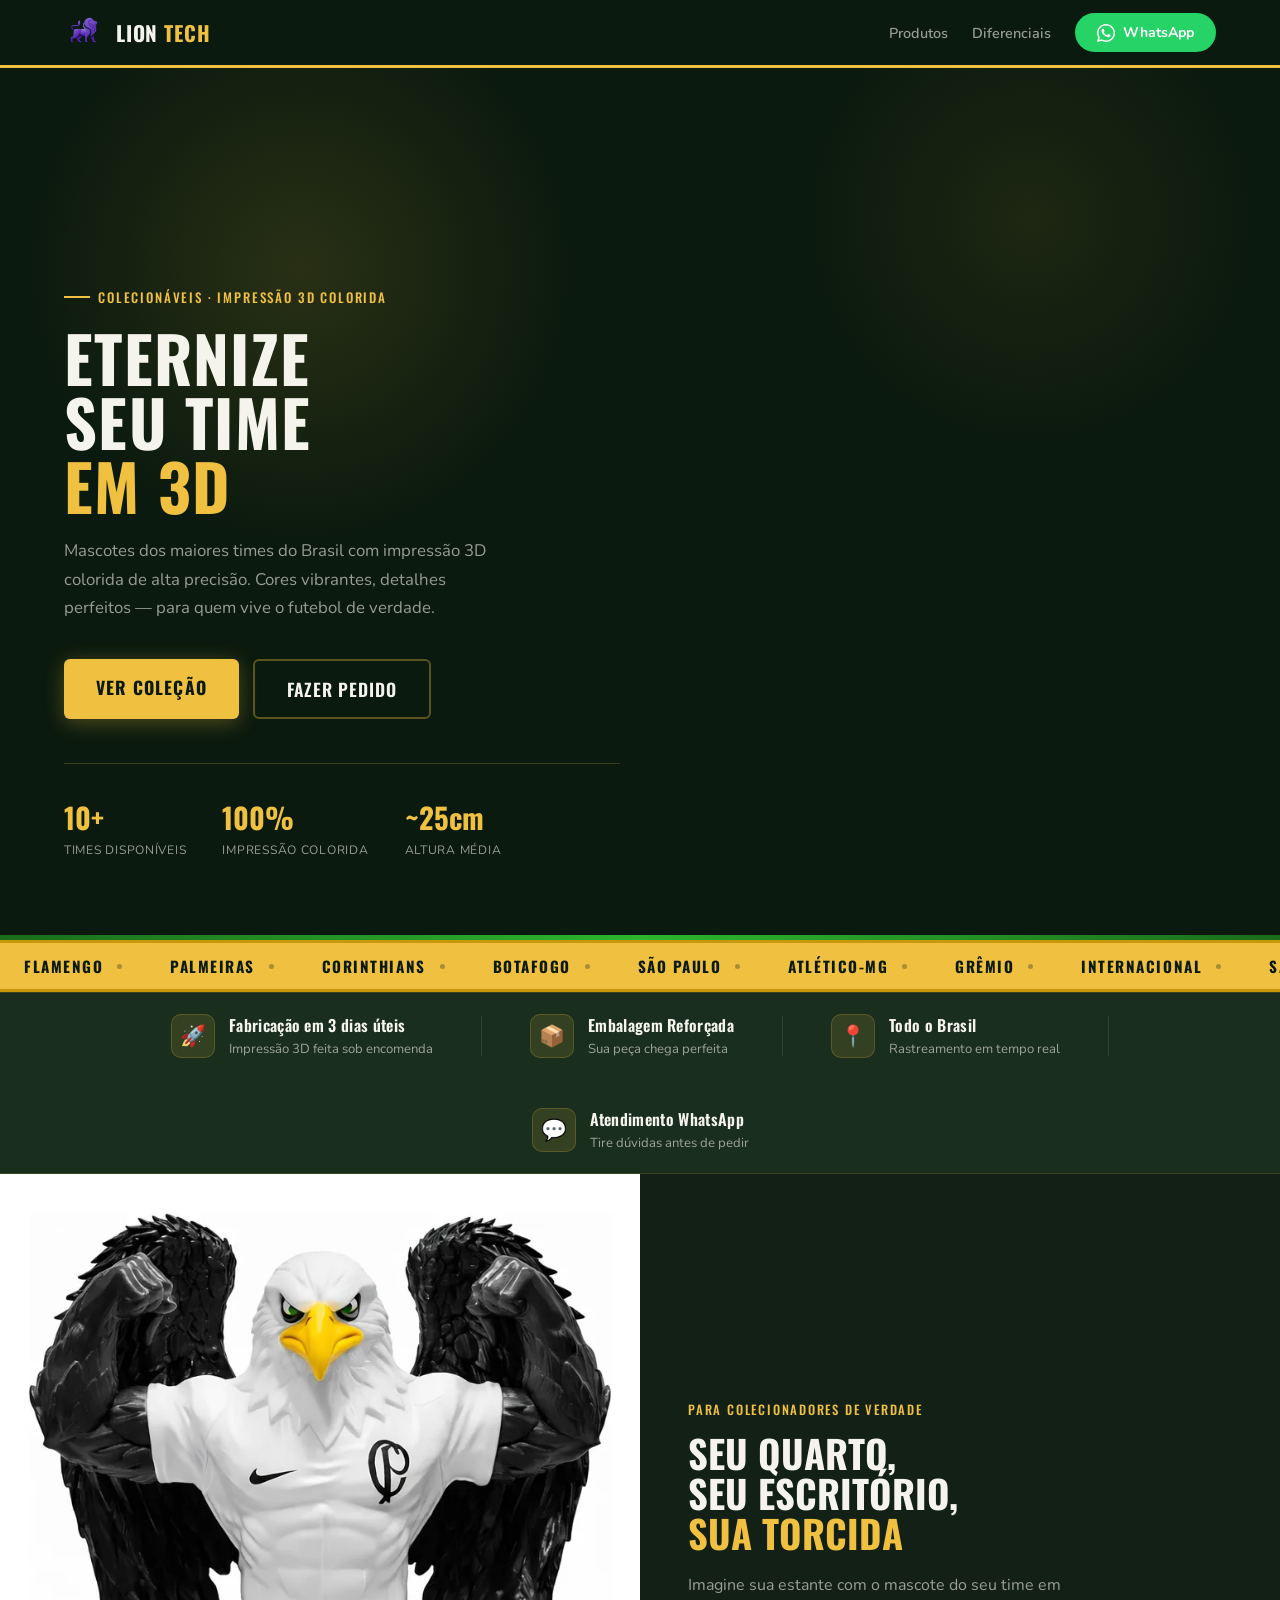
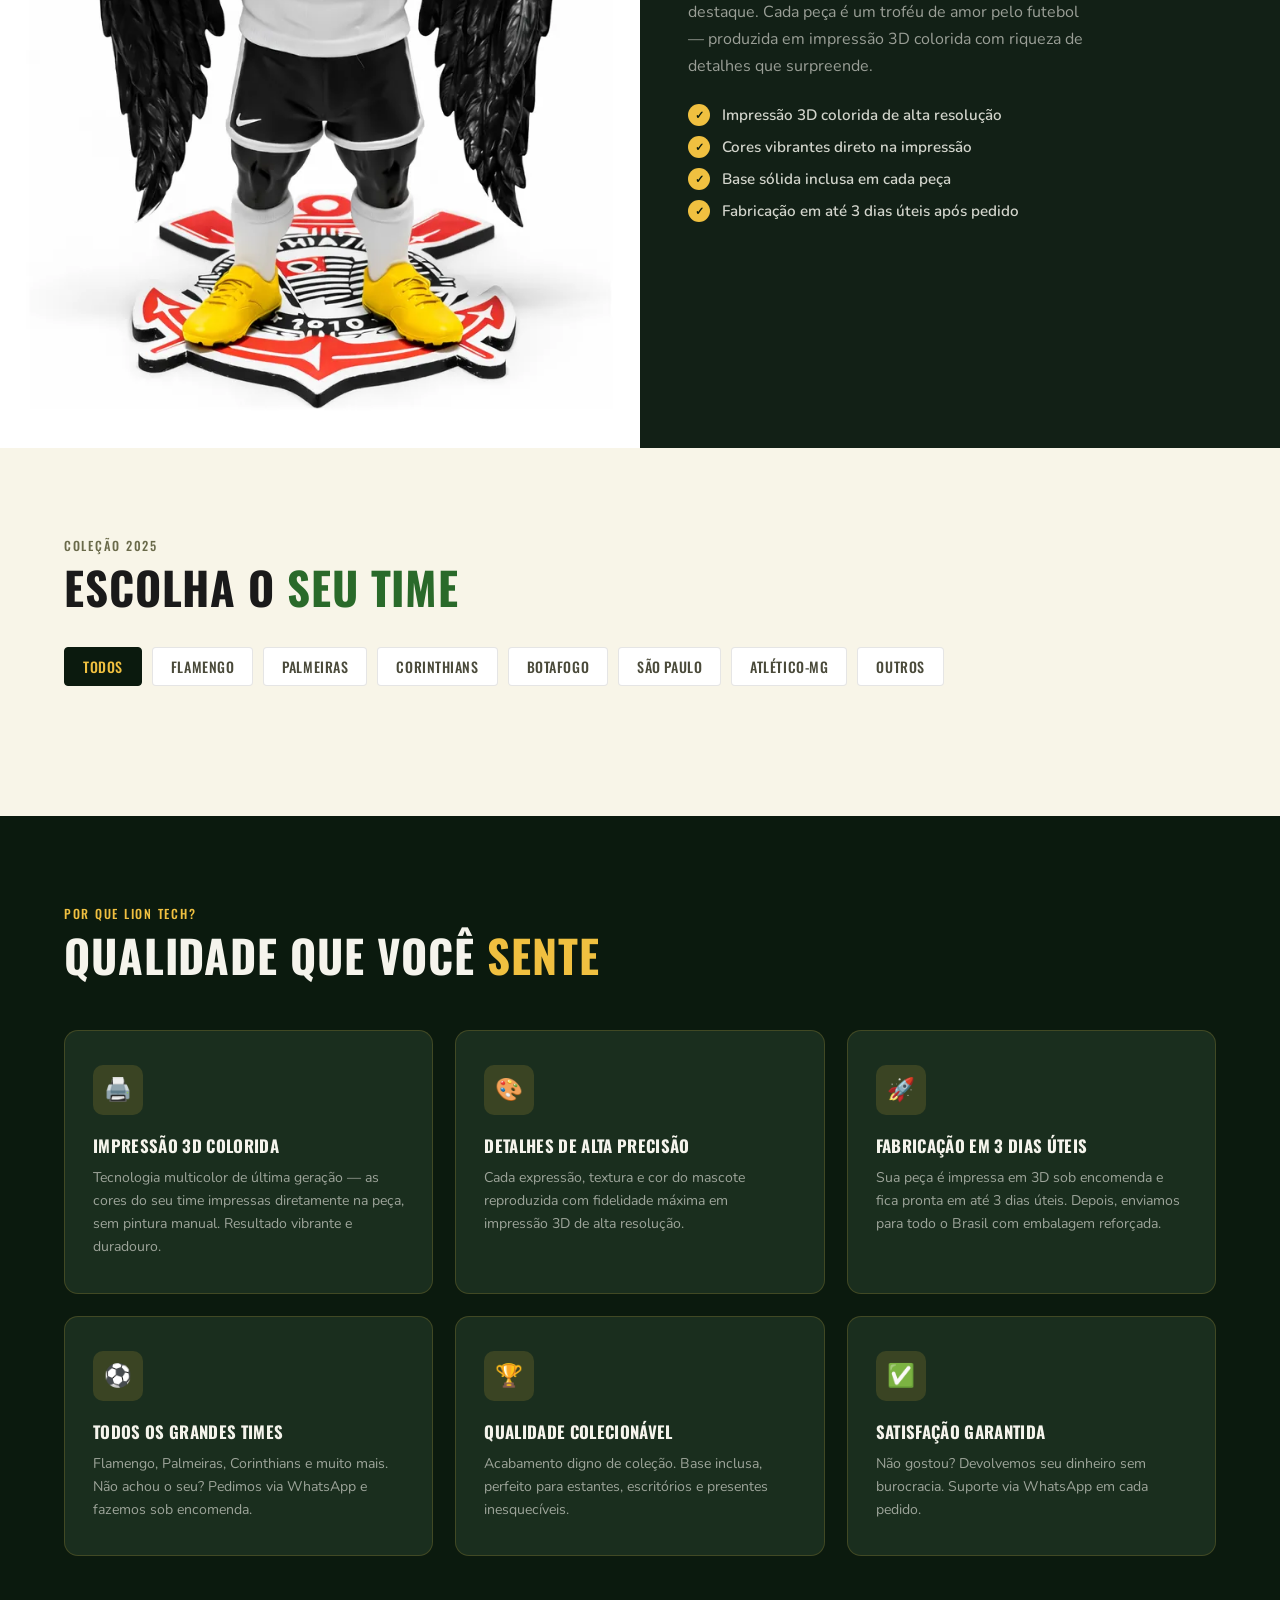
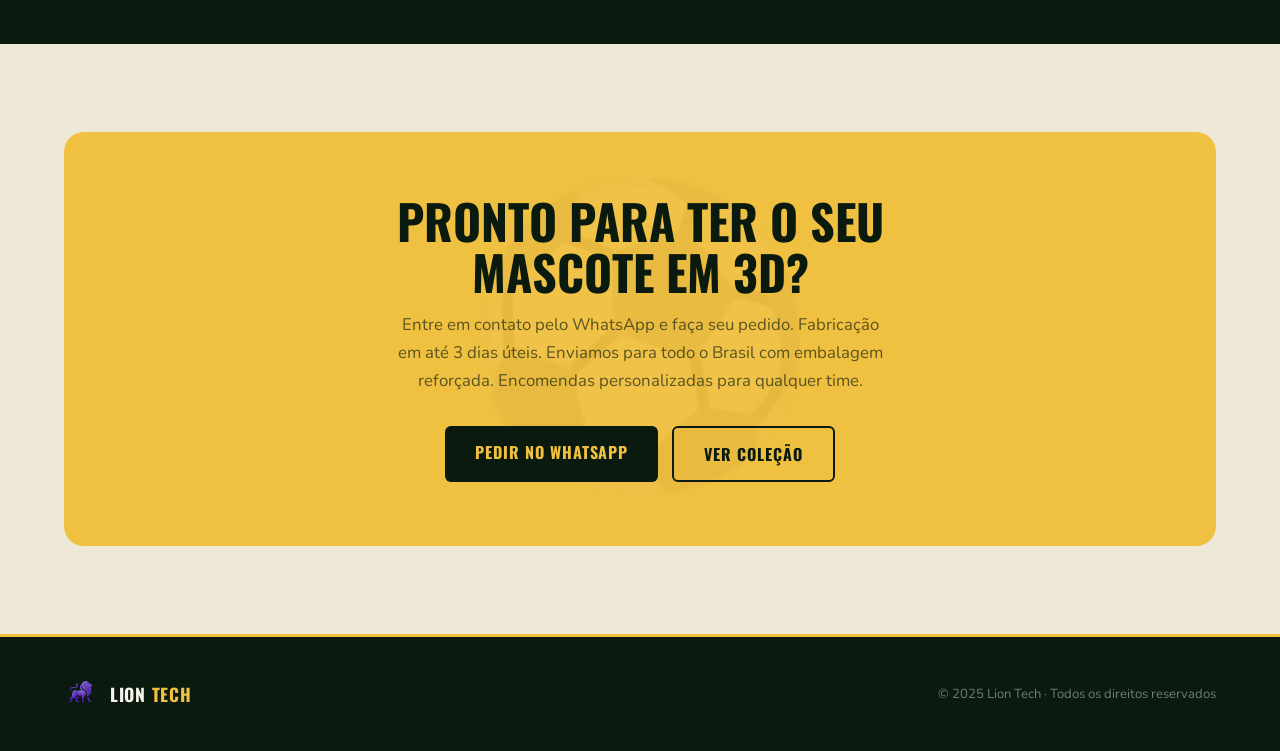
==== index.html @ ad847a73 "fix: rename main file to index.html for vercel routing" ====
<!DOCTYPE html>
<html lang="pt-BR">
<head>
<meta charset="UTF-8">
<meta name="viewport" content="width=device-width,initial-scale=1">
<title>Lion Tech — Mascotes 3D dos Times</title>
<link rel="stylesheet" href="style3.css">
<style>
.hv{align-items:flex-start!important}
.hv video{mix-blend-mode:screen!important;filter:brightness(1.15) contrast(1.1)!important;height:88vh!important;object-fit:contain!important;object-position:center top!important;max-width:580px!important;width:100%!important;display:block!important}
/* Lightbox */
#lightbox { position: fixed; inset: 0; background: rgba(0,0,0,0.9); z-index: 9999; display: none; align-items: center; justify-content: center; flex-direction: column; }
#lightbox.active { display: flex; }
.lb-close { position: absolute; top: 20px; right: 30px; color: white; font-size: 30px; cursor: pointer; z-index: 10000; }
.lb-content { position: relative; max-width: 90%; max-height: 70vh; display: flex; align-items: center; justify-content: center; }
.lb-content img { max-width: 100%; max-height: 70vh; object-fit: contain; border-radius: 8px; }
.lb-prev, .lb-next { position: absolute; top: 50%; transform: translateY(-50%); color: white; font-size: 40px; cursor: pointer; user-select: none; padding: 10px; background: rgba(0,0,0,0.3); border-radius: 50%; width: 50px; height: 50px; display: flex; align-items: center; justify-content: center; }
.lb-prev { left: -60px; } .lb-next { right: -60px; }
@media (max-width: 768px) { .lb-prev { left: 10px; } .lb-next { right: 10px; } }
.lb-thumbs { display: flex; gap: 10px; margin-top: 20px; overflow-x: auto; max-width: 90%; padding-bottom: 10px; }
.lb-thumb { width: 60px; height: 60px; object-fit: cover; border-radius: 6px; cursor: pointer; opacity: 0.5; transition: opacity 0.2s; }
.lb-thumb.active, .lb-thumb:hover { opacity: 1; border: 2px solid #fff; }
.cimg { cursor: pointer; position: relative; }
.cimg::after { content: '🔍 Ampliar'; position: absolute; bottom: 10px; right: 10px; background: rgba(0,0,0,0.6); color: white; font-size: 11px; padding: 4px 8px; border-radius: 4px; opacity: 0; transition: opacity 0.2s; pointer-events: none; }
.cimg:hover::after { opacity: 1; }
</style>
</head>
<body>
<nav>
  <div class="nl"><img src="uploads/Logo lion tech.png" alt="Lion Tech"><span>Lion <b>Tech</b></span></div>
  <div class="nr">
    <a class="nla" href="#produtos">Produtos</a>
    <a class="nla" href="#diferenciais">Diferenciais</a>
    <a class="bw" href="https://wa.me/5564999555364" target="_blank">
      <svg viewBox="0 0 24 24"><path d="M17.472 14.382c-.297-.149-1.758-.867-2.03-.967-.273-.099-.471-.148-.67.15-.197.297-.767.966-.94 1.164-.173.199-.347.223-.644.075-.297-.15-1.255-.463-2.39-1.475-.883-.788-1.48-1.761-1.653-2.059-.173-.297-.018-.458.13-.606.134-.133.298-.347.446-.52.149-.174.198-.298.298-.497.099-.198.05-.371-.025-.52-.075-.149-.669-1.612-.916-2.207-.242-.579-.487-.5-.669-.51-.173-.008-.371-.01-.57-.01-.198 0-.52.074-.792.372-.272.297-1.04 1.016-1.04 2.479 0 1.462 1.065 2.875 1.213 3.074.149.198 2.096 3.2 5.077 4.487.709.306 1.262.489 1.694.625.712.227 1.36.195 1.871.118.571-.085 1.758-.719 2.006-1.413.248-.694.248-1.289.173-1.413-.074-.124-.272-.198-.57-.347z"/><path d="M12 0C5.373 0 0 5.373 0 12c0 2.138.563 4.144 1.541 5.886L0 24l6.304-1.518A11.954 11.954 0 0012 24c6.627 0 12-5.373 12-12S18.627 0 12 0zm0 22c-1.846 0-3.576-.5-5.065-1.374l-.363-.215-3.742.9.941-3.635-.236-.376A9.966 9.966 0 012 12C2 6.477 6.477 2 12 2s10 4.477 10 10-4.477 10-10 10z"/></svg>
      WhatsApp
    </a>
  </div>
</nav>

<div class="hero" id="hero">
  <div class="hg"></div>
  <div class="grass-lines" id="gl"></div>
  <div class="hero-particles" id="hp"></div>
  <div class="ht">
    <div class="he">Colecionáveis · Impressão 3D Colorida</div>
    <h1>Eternize<br>seu time<br><em>em 3D</em></h1>
    <p class="hs">Mascotes dos maiores times do Brasil com impressão 3D colorida de alta precisão. Cores vibrantes, detalhes perfeitos — para quem vive o futebol de verdade.</p>
    <div class="ha">
      <a href="#produtos" class="bp">Ver Coleção</a>
      <a href="https://wa.me/5564999555364" target="_blank" class="bg">Fazer Pedido</a>
    </div>
    <div class="hst">
      <div class="stat"><strong>10+</strong><span>Times Disponíveis</span></div>
      <div class="stat"><strong>100%</strong><span>Impressão Colorida</span></div>
      <div class="stat"><strong>~25cm</strong><span>Altura Média</span></div>
    </div>
  </div>
  <div class="hv">
    <video src="uploads/02.mp4" autoplay muted loop playsinline></video>
  </div>
</div>

<div class="mqw"><div class="mqt" id="mq"></div></div>

<div class="delivery-strip">
  <div class="del-item"><div class="del-icon">🚀</div><div class="del-text"><strong>Fabricação em 3 dias úteis</strong><span>Impressão 3D feita sob encomenda</span></div></div>
  <div class="del-sep"></div>
  <div class="del-item"><div class="del-icon">📦</div><div class="del-text"><strong>Embalagem Reforçada</strong><span>Sua peça chega perfeita</span></div></div>
  <div class="del-sep"></div>
  <div class="del-item"><div class="del-icon">📍</div><div class="del-text"><strong>Todo o Brasil</strong><span>Rastreamento em tempo real</span></div></div>
  <div class="del-sep"></div>
  <div class="del-item"><div class="del-icon">💬</div><div class="del-text"><strong>Atendimento WhatsApp</strong><span>Tire dúvidas antes de pedir</span></div></div>
</div>

<div class="ls">
  <div class="lsi"><img src="uploads/D_NQ_NP_2X_863415-MLB110629463697_042026-F.webp" alt="Mascotes na estante"></div>
  <div class="lst">
    <div class="ll">Para Colecionadores de Verdade</div>
    <h2 class="lth2">Seu quarto,<br>seu escritório,<br><em>sua torcida</em></h2>
    <p class="lp">Imagine sua estante com o mascote do seu time em destaque. Cada peça é um troféu de amor pelo futebol — produzida em impressão 3D colorida com riqueza de detalhes que surpreende.</p>
    <ul class="lul">
      <li>Impressão 3D colorida de alta resolução</li>
      <li>Cores vibrantes direto na impressão</li>
      <li>Base sólida inclusa em cada peça</li>
      <li>Fabricação em até 3 dias úteis após pedido</li>
    </ul>
  </div>
</div>
<section class="sec seccr" id="produtos">
  <div class="sl">Coleção 2025</div>
  <div class="st">Escolha o <em>Seu Time</em></div>
  <div class="fb">
    <button class="fbtn on" data-f="all">Todos</button>
    <button class="fbtn" data-f="flamengo">Flamengo</button>
    <button class="fbtn" data-f="palmeiras">Palmeiras</button>
    <button class="fbtn" data-f="corinthians">Corinthians</button>
    <button class="fbtn" data-f="botafogo">Botafogo</button>
    <button class="fbtn" data-f="spfc">São Paulo</button>
    <button class="fbtn" data-f="atletico">Atlético-MG</button>
    <button class="fbtn" data-f="outros">Outros</button>
  </div>
  <div class="grid" id="pg"></div></div>
</section>

<section class="sec secdk" id="diferenciais">
  <div class="sl sl-lt">Por que Lion Tech?</div>
  <div class="st st-lt">Qualidade que você <em>sente</em></div>
  <div class="fg">
    <div class="feat"><div class="fi">🖨️</div><div class="ftt">Impressão 3D Colorida</div><div class="fd">Tecnologia multicolor de última geração — as cores do seu time impressas diretamente na peça, sem pintura manual. Resultado vibrante e duradouro.</div></div>
    <div class="feat"><div class="fi">🎨</div><div class="ftt">Detalhes de Alta Precisão</div><div class="fd">Cada expressão, textura e cor do mascote reproduzida com fidelidade máxima em impressão 3D de alta resolução.</div></div>
    <div class="feat"><div class="fi">🚀</div><div class="ftt">Fabricação em 3 Dias Úteis</div><div class="fd">Sua peça é impressa em 3D sob encomenda e fica pronta em até 3 dias úteis. Depois, enviamos para todo o Brasil com embalagem reforçada.</div></div>
    <div class="feat"><div class="fi">⚽</div><div class="ftt">Todos os Grandes Times</div><div class="fd">Flamengo, Palmeiras, Corinthians e muito mais. Não achou o seu? Pedimos via WhatsApp e fazemos sob encomenda.</div></div>
    <div class="feat"><div class="fi">🏆</div><div class="ftt">Qualidade Colecionável</div><div class="fd">Acabamento digno de coleção. Base inclusa, perfeito para estantes, escritórios e presentes inesquecíveis.</div></div>
    <div class="feat"><div class="fi">✅</div><div class="ftt">Satisfação Garantida</div><div class="fd">Não gostou? Devolvemos seu dinheiro sem burocracia. Suporte via WhatsApp em cada pedido.</div></div>
  </div>
</section>

<section class="sec seccr2" id="contato">
  <div class="ctaw">
    <div class="ctat">Pronto para ter o seu<br>mascote em 3D?</div>
    <p class="ctas">Entre em contato pelo WhatsApp e faça seu pedido. Fabricação em até 3 dias úteis. Enviamos para todo o Brasil com embalagem reforçada. Encomendas personalizadas para qualquer time.</p>
    <div class="ctab">
      <a class="bd2" href="https://wa.me/5564999555364" target="_blank">Pedir no WhatsApp</a>
      <a class="bo2" href="#produtos">Ver Coleção</a>
    </div>
  </div>
</section>

<footer>
  <div class="fl"><img src="uploads/Logo lion tech.png" alt="Lion Tech"><span class="flb">Lion <b>Tech</b></span></div>
  <span class="fc">© 2025 Lion Tech · Todos os direitos reservados</span>
</footer>

<!-- Lightbox HTML -->
<div id="lightbox">
  <div class="lb-close" onclick="closeLightbox()">✕</div>
  <div class="lb-content">
    <div class="lb-prev" onclick="changeLbImage(-1)" id="lb-prev" style="display:none;">❮</div>
    <img id="lb-img" src="">
    <div class="lb-next" onclick="changeLbImage(1)" id="lb-next" style="display:none;">❯</div>
  </div>
  <div class="lb-thumbs" id="lb-thumbs"></div>
</div>

<!-- Firebase SDK -->
<script src="https://www.gstatic.com/firebasejs/9.22.2/firebase-app-compat.js"></script>
<script src="https://www.gstatic.com/firebasejs/9.22.2/firebase-firestore-compat.js"></script>
<script src="https://www.gstatic.com/firebasejs/9.22.2/firebase-storage-compat.js"></script>
<script src="js/firebase-config.js"></script>

<script>
// ── PRODUCT DATA ──
const TEAM_LABELS = {flamengo:'Flamengo',palmeiras:'Palmeiras',corinthians:'Corinthians',botafogo:'Botafogo',spfc:'São Paulo',atletico:'Atlético-MG',outros:'Outros'};

let allProducts = [];

// Load products from Firestore
function loadProducts() {
  db.collection('products').orderBy('timestamp', 'desc').onSnapshot(snapshot => {
    allProducts = [];
    snapshot.forEach(doc => {
      allProducts.push({ id: doc.id, ...doc.data() });
    });
    // Restore current filter or default to 'all'
    const activeBtn = document.querySelector('.fbtn.on');
    const filter = activeBtn ? activeBtn.dataset.f : 'all';
    renderProducts(filter);
  }, err => {
    console.error("Erro ao carregar produtos:", err);
  });
}

function renderProducts(filter){
  var grid = document.getElementById('pg');
  if(!grid) return;
  var html = '';
  if(allProducts.length === 0) {
    grid.innerHTML = '<p style="grid-column: 1/-1; text-align:center; color:#fff;">Nenhum produto cadastrado na nuvem ainda.</p>';
    return;
  }
  allProducts.forEach(function(p, index){
    var hidden = (filter && filter!=='all' && p.team!==filter)?'hidden':'';
    var mainImg = (p.images && p.images.length > 0) ? p.images[0] : 'uploads/LOGO CHAVEIRO.png';
    html += '<div class="card '+hidden+'" data-team="'+p.team+'">' +
      '<div class="cimg" onclick="openLightbox('+index+')"><img src="'+mainImg+'" alt="'+p.name+'"></div>' +
      '<div class="cb"><div class="ctm">'+(TEAM_LABELS[p.team]||p.team)+'</div>' +
      '<div class="cn">'+p.name+'</div>' +
      '<div class="ci">'+p.info+'</div></div>' +
      '<div class="cf"><div class="cp"><small>a partir de</small>'+p.price+'</div>' +
      '<a class="cbtn" href="https://wa.me/5564999555364" target="_blank">Comprar</a></div></div>';
  });
  grid.innerHTML = html;
}

// Lightbox Logic
let currentLbImages = [];
let currentLbIndex = 0;

function openLightbox(productIndex) {
  const p = allProducts[productIndex];
  if(!p || !p.images || p.images.length === 0) return;
  
  currentLbImages = p.images;
  currentLbIndex = 0;
  
  document.getElementById('lightbox').classList.add('active');
  updateLightbox();
}

function closeLightbox() {
  document.getElementById('lightbox').classList.remove('active');
}

function changeLbImage(dir) {
  currentLbIndex += dir;
  if(currentLbIndex < 0) currentLbIndex = currentLbImages.length - 1;
  if(currentLbIndex >= currentLbImages.length) currentLbIndex = 0;
  updateLightbox();
}

function setLbImage(index) {
  currentLbIndex = index;
  updateLightbox();
}

function updateLightbox() {
  const imgEl = document.getElementById('lb-img');
  const prevBtn = document.getElementById('lb-prev');
  const nextBtn = document.getElementById('lb-next');
  const thumbsContainer = document.getElementById('lb-thumbs');
  
  imgEl.src = currentLbImages[currentLbIndex];
  
  if(currentLbImages.length > 1) {
    prevBtn.style.display = 'flex';
    nextBtn.style.display = 'flex';
    
    // Thumbs
    let thumbsHtml = '';
    currentLbImages.forEach((url, i) => {
      thumbsHtml += '<img src="'+url+'" class="lb-thumb '+(i===currentLbIndex?'active':'')+'" onclick="setLbImage('+i+')">';
    });
    thumbsContainer.innerHTML = thumbsHtml;
  } else {
    prevBtn.style.display = 'none';
    nextBtn.style.display = 'none';
    thumbsContainer.innerHTML = '';
  }
}

// Admin redirect
if(window.location.hash === '#admin') { window.location.href = 'admin.html'; }

// Init load
loadProducts();
</script>
<script>

// Marquee
(function(){
  var t=["Flamengo","Palmeiras","Corinthians","Botafogo","São Paulo","Atlético-MG","Grêmio","Internacional","Santos","Cruzeiro","Vasco","Fluminense"];
  var h=''; for(var i=0;i<4;i++) t.forEach(function(n){h+='<div class="mqi">'+n+'<span class="mqd"></span></div>';});
  document.getElementById('mq').innerHTML=h;
})();

// Filter
document.querySelectorAll('.fbtn').forEach(function(b){
  b.addEventListener('click',function(){
    var f=this.dataset.f;
    document.querySelectorAll('.fbtn').forEach(function(x){x.classList.remove('on');});
    this.classList.add('on');
    renderProducts(f);
  });
});

// Animated grass lines
(function(){
  var gl=document.getElementById('gl'); if(!gl) return;
  var html='';
  for(var i=0;i<22;i++){
    var x=(i*4.5+Math.random()*3).toFixed(1);
    var h=(50+Math.random()*120).toFixed(0);
    var d=(Math.random()*4).toFixed(1);
    var dur=(2+Math.random()*3).toFixed(1);
    html+='<div class="grass-line" style="left:'+x+'%;--ht:'+h+'px;--gd:'+d+'s;--gh:'+dur+'s"></div>';
  }
  gl.innerHTML=html;
})();

// Floating soccer balls
(function(){
  var hp=document.getElementById('hp'); if(!hp) return;
  var svg='<svg viewBox="0 0 32 32" fill="none" xmlns="http://www.w3.org/2000/svg"><circle cx="16" cy="16" r="14" stroke="currentColor" stroke-width="1.5" fill="none"/><polygon points="16,4 20,11 12,11" stroke="currentColor" stroke-width="1" fill="none"/><polygon points="4,20 8,13 8,21" stroke="currentColor" stroke-width="1" fill="none"/><polygon points="28,20 24,13 24,21" stroke="currentColor" stroke-width="1" fill="none"/><polygon points="16,28 20,21 12,21" stroke="currentColor" stroke-width="1" fill="none"/></svg>';
  var html='';
  var xs=[5,14,23,32,42,51,60,69,78,87,95];
  var delays=[0,1.8,3.2,0.6,2.4,4.1,1.2,3.7,0.9,2.1,4.8];
  var durs=[8,10,7.5,9,8.5,7,10,8,9.5,7.5,9];
  var sizes=[10,14,10,12,14,10,12,10,14,12,10];
  for(var i=0;i<xs.length;i++){
    html+='<div class="particle" style="left:'+xs[i]+'%;--dur:'+durs[i]+'s;--delay:'+delays[i]+'s;--sz:'+sizes[i]+'px;">'+svg+'</div>';
  }
  hp.innerHTML=html;
})();
</script>
</body>
</html>
---- style3.css ----
@import url('https://fonts.googleapis.com/css2?family=Oswald:wght@400;600;700&family=Nunito:wght@400;500;600&display=swap');
*,*::before,*::after{box-sizing:border-box;margin:0;padding:0}
:root{--gd:#0b1a0e;--gm:#122016;--gc:#1a2e1e;--gold:#F0C040;--gol:#FFD966;--cr:#F8F5E8;--cr2:#EDE9D6;--td:#1a1a1a;--tm:#4a4a3a;--tl:#F5F4EC;--tdim:rgba(245,244,236,.6);--bd:rgba(240,192,64,.18);--bl:rgba(0,0,0,.1);--r:14px}
html{scroll-behavior:smooth}
body{background:var(--cr);color:var(--td);font-family:'Nunito',sans-serif;-webkit-font-smoothing:antialiased;overflow-x:hidden}
a{text-decoration:none;color:inherit}
img{display:block;max-width:100%}
nav{position:sticky;top:0;z-index:100;display:flex;align-items:center;justify-content:space-between;padding:0 5%;height:68px;background:var(--gd);border-bottom:3px solid var(--gold)}
.nl{display:flex;align-items:center;gap:12px}
.nl img{height:40px}
.nl span{font-family:'Oswald',sans-serif;font-weight:700;font-size:1.3rem;letter-spacing:.04em;text-transform:uppercase;color:var(--tl)}
.nl span b{color:var(--gold)}
.nr{display:flex;align-items:center;gap:24px}
.nla{color:rgba(245,244,236,.6);font-size:.9rem;font-weight:600;transition:color .2s}
.nla:hover{color:var(--gold)}
.bw{display:flex;align-items:center;gap:8px;background:#25D366;color:#fff;border-radius:50px;padding:10px 22px;font-weight:700;font-size:.88rem;transition:background .2s}
.bw:hover{background:#1db859}
.bw svg{width:18px;height:18px;fill:#fff;flex-shrink:0}
.hero{background:var(--gd);position:relative;overflow:hidden;padding:80px 5% 0;display:grid;grid-template-columns:1fr 1fr;align-items:flex-end;gap:40px;min-height:88vh}
.hero::before{content:'';position:absolute;top:-100px;left:0;width:600px;height:600px;background:radial-gradient(circle,rgba(240,192,64,.13) 0%,transparent 65%);pointer-events:none}
.hero::after{content:'';position:absolute;top:-100px;right:0;width:500px;height:500px;background:radial-gradient(circle,rgba(240,192,64,.08) 0%,transparent 65%);pointer-events:none}
.hg{position:absolute;bottom:0;left:0;right:0;height:5px;background:linear-gradient(90deg,#1a6e1a,#2db52e 50%,#1a6e1a)}
.ht{position:relative;z-index:2;padding-bottom:80px}
.he{display:inline-flex;align-items:center;gap:8px;font-family:'Oswald',sans-serif;font-size:.82rem;font-weight:500;letter-spacing:.14em;text-transform:uppercase;color:var(--gold);margin-bottom:18px}
.he::before{content:'';display:block;width:26px;height:2px;background:var(--gold)}
h1{font-family:'Oswald',sans-serif;font-size:clamp(2.6rem,5vw,4.2rem);font-weight:700;line-height:1.0;text-transform:uppercase;color:var(--tl);letter-spacing:.02em}
h1 em{font-style:normal;color:var(--gold);display:block}
.hs{margin-top:20px;font-size:1.05rem;color:var(--tdim);max-width:440px;line-height:1.7}
.ha{display:flex;gap:14px;margin-top:36px;flex-wrap:wrap}
.bp{background:var(--gold);color:#0b1a0e;border-radius:6px;padding:15px 32px;font-family:'Oswald',sans-serif;font-weight:700;font-size:1.1rem;text-transform:uppercase;letter-spacing:.06em;transition:background .2s,transform .15s;box-shadow:0 4px 20px rgba(240,192,64,.3);display:inline-block}
.bp:hover{background:var(--gol);transform:translateY(-2px)}
.bg{border:2px solid rgba(240,192,64,.35);color:var(--tl);border-radius:6px;padding:15px 32px;font-family:'Oswald',sans-serif;font-weight:600;font-size:1.1rem;text-transform:uppercase;letter-spacing:.06em;transition:border-color .2s,color .2s;display:inline-block}
.bg:hover{border-color:var(--gold);color:var(--gold)}
.hst{display:flex;gap:36px;margin-top:44px;padding-top:32px;border-top:1px solid rgba(240,192,64,.2)}
.hst strong{font-family:'Oswald',sans-serif;font-size:1.8rem;font-weight:700;color:var(--gold);display:block}
.hst span{font-size:.76rem;color:var(--tdim);text-transform:uppercase;letter-spacing:.06em}
.hv{position:relative;z-index:2;display:flex;justify-content:center;align-items:flex-start;overflow:hidden}
.hv img{width:100%;max-width:520px;height:520px;object-fit:cover;object-position:center top;border-radius:var(--r) var(--r) 0 0;box-shadow:-20px 0 60px rgba(0,0,0,.4)}
.hv video{width:100%;max-width:580px;height:88vh;object-fit:contain;object-position:center top;display:block;mix-blend-mode:screen;filter:brightness(1.15) contrast(1.1)}
.mqw{background:var(--gold);overflow:hidden;padding:12px 0;border-top:3px solid #c8980a;border-bottom:3px solid #c8980a}
.mqt{display:flex;animation:mq 22s linear infinite;width:max-content}
.mqi{padding:0 24px;font-family:'Oswald',sans-serif;font-size:.95rem;font-weight:700;letter-spacing:.1em;text-transform:uppercase;color:#0b1a0e;display:flex;align-items:center;gap:14px;flex-shrink:0}
.mqd{width:5px;height:5px;border-radius:50%;background:#0b1a0e;opacity:.3}
@keyframes mq{from{transform:translateX(0)}to{transform:translateX(-50%)}}
.ls{display:grid;grid-template-columns:1fr 1fr;background:var(--gm)}
.lsi{overflow:hidden;min-height:460px}
.lsi img{width:100%;height:100%;object-fit:cover;transition:transform .5s}
.lsi:hover img{transform:scale(1.04)}
.lst{padding:60px 48px;display:flex;flex-direction:column;justify-content:center}
.ll{font-family:'Oswald',sans-serif;font-size:.8rem;font-weight:500;letter-spacing:.14em;text-transform:uppercase;color:var(--gold);margin-bottom:14px}
.lth2{font-family:'Oswald',sans-serif;font-size:clamp(1.8rem,3vw,2.6rem);font-weight:700;text-transform:uppercase;line-height:1.05;color:var(--tl);margin-bottom:18px}
.lth2 em{font-style:normal;color:var(--gold)}
.lp{font-size:1rem;color:var(--tdim);line-height:1.7;max-width:400px;margin-bottom:24px}
.lul{list-style:none;display:flex;flex-direction:column;gap:10px}
.lul li{display:flex;align-items:center;gap:12px;color:rgba(245,244,236,.85);font-size:.95rem;font-weight:600}
.lul li::before{content:'✓';width:22px;height:22px;background:var(--gold);border-radius:50%;display:flex;align-items:center;justify-content:center;font-size:.7rem;color:#0b1a0e;font-weight:900;flex-shrink:0}
.sec{padding:88px 5%}
.seccr{background:var(--cr)}
.seccr2{background:var(--cr2)}
.secdk{background:var(--gd)}
.sl{font-family:'Oswald',sans-serif;font-size:.78rem;font-weight:500;letter-spacing:.14em;text-transform:uppercase;color:#6a6a4a;margin-bottom:8px}
.sl-lt{color:var(--gold)!important}
.st{font-family:'Oswald',sans-serif;font-size:clamp(1.8rem,3.5vw,2.8rem);font-weight:700;text-transform:uppercase;line-height:1.1;letter-spacing:.02em;margin-bottom:0}
.st em{font-style:normal;color:#2a6a2a}
.st-lt{color:var(--tl)}
.st-lt em{color:var(--gold)!important}
.fb{display:flex;gap:10px;flex-wrap:wrap;margin:34px 0 42px}
.fbtn{background:white;border:1.5px solid var(--bl);border-radius:4px;padding:8px 18px;font-family:'Oswald',sans-serif;font-size:.88rem;font-weight:500;letter-spacing:.04em;text-transform:uppercase;color:var(--tm);cursor:pointer;transition:all .2s}
.fbtn:hover{border-color:#2a6a2a;color:#2a6a2a}
.fbtn.on{background:var(--gd);border-color:var(--gd);color:var(--gold)}
.grid{display:grid;grid-template-columns:repeat(auto-fill,minmax(270px,1fr));gap:22px}
.card{background:white;border:1px solid var(--bl);border-radius:var(--r);overflow:hidden;transition:transform .25s,box-shadow .25s;display:flex;flex-direction:column;cursor:pointer}
.card:hover{transform:translateY(-5px);box-shadow:0 16px 40px rgba(0,0,0,.12)}
.card.hidden{display:none}
.cimg{height:280px;overflow:hidden;background:#f0ede0;display:flex;align-items:center;justify-content:center}
.cimg img{width:100%;height:100%;object-fit:contain;mix-blend-mode:multiply;transition:transform .35s}
.card:hover .cimg img{transform:scale(1.06)}
.cb{padding:18px 20px 0;flex:1;display:flex;flex-direction:column}
.ctm{font-family:'Oswald',sans-serif;font-size:.72rem;font-weight:500;letter-spacing:.1em;text-transform:uppercase;color:#888;margin-bottom:4px}
.cn{font-family:'Oswald',sans-serif;font-size:1.2rem;font-weight:700;text-transform:uppercase;line-height:1.2;letter-spacing:.02em}
.ci{font-size:.8rem;color:var(--tm);margin-top:5px}
.cf{display:flex;align-items:center;justify-content:space-between;margin-top:auto;padding:14px 20px;border-top:1px solid #eee}
.cp{font-family:'Oswald',sans-serif;font-weight:700;font-size:1.4rem;color:var(--gd)}
.cp small{font-family:'Nunito',sans-serif;font-size:.7rem;color:#888;display:block;font-weight:400}
.cbtn{background:var(--gd);color:var(--gold);border:none;border-radius:6px;padding:9px 16px;font-family:'Oswald',sans-serif;font-size:.88rem;font-weight:600;text-transform:uppercase;letter-spacing:.04em;cursor:pointer;transition:all .2s}
.cbtn:hover{background:var(--gold);color:var(--gd)}
.fg{display:grid;grid-template-columns:repeat(3,1fr);gap:22px;margin-top:50px}
.feat{background:var(--gc);border:1px solid var(--bd);border-radius:var(--r);padding:34px 28px;transition:border-color .2s}
.feat:hover{border-color:rgba(240,192,64,.4)}
.fi{width:50px;height:50px;background:rgba(240,192,64,.15);border-radius:10px;display:flex;align-items:center;justify-content:center;font-size:1.4rem;margin-bottom:18px}
.ftt{font-family:'Oswald',sans-serif;font-weight:700;font-size:1.05rem;text-transform:uppercase;color:var(--tl);margin-bottom:8px;letter-spacing:.02em}
.fd{font-size:.88rem;color:var(--tdim);line-height:1.65}
.ctaw{background:var(--gold);border-radius:20px;padding:64px 5%;text-align:center;position:relative;overflow:hidden}
.ctaw::before{content:'⚽';position:absolute;font-size:18rem;opacity:.04;top:50%;left:50%;transform:translate(-50%,-50%);pointer-events:none}
.ctat{font-family:'Oswald',sans-serif;font-size:clamp(2rem,4vw,3rem);font-weight:700;text-transform:uppercase;color:var(--gd);line-height:1.05;position:relative}
.ctas{color:rgba(11,26,14,.65);font-size:1.05rem;margin:14px auto 32px;max-width:500px;line-height:1.65;position:relative}
.ctab{display:flex;gap:14px;justify-content:center;flex-wrap:wrap;position:relative}
.bd2{background:var(--gd);color:var(--gold);border-radius:6px;padding:14px 30px;font-family:'Oswald',sans-serif;font-weight:700;font-size:1rem;text-transform:uppercase;letter-spacing:.06em;transition:background .2s}
.bd2:hover{background:var(--gc)}
.bo2{border:2px solid var(--gd);color:var(--gd);border-radius:6px;padding:14px 30px;font-family:'Oswald',sans-serif;font-weight:700;font-size:1rem;text-transform:uppercase;letter-spacing:.06em;background:transparent;transition:all .2s}
.bo2:hover{background:var(--gd);color:var(--gold)}
footer{background:var(--gd);padding:40px 5%;border-top:3px solid var(--gold);display:flex;align-items:center;justify-content:space-between;flex-wrap:wrap;gap:16px}
.fl{display:flex;align-items:center;gap:12px}
.fl img{height:34px}
.flb{font-family:'Oswald',sans-serif;font-weight:700;font-size:1.1rem;text-transform:uppercase;letter-spacing:.04em;color:var(--tl)}
.flb b{color:var(--gold)}
.fc{font-size:.82rem;color:rgba(245,244,236,.45)}
@media(max-width:860px){
  .nr .nla{display:none}
  .hero{grid-template-columns:1fr;padding:70px 5% 0;text-align:center}
  .he{justify-content:center}
  .ha{justify-content:center}
  .hst{justify-content:center;flex-wrap:wrap}
  .hv{order:-1;margin-bottom:20px}
  .hv img{height:300px;border-radius:var(--r)}
  .ls{grid-template-columns:1fr}
  .lst{padding:40px 5%}
  .sec{padding:64px 5%}
  .fg{grid-template-columns:1fr}
  footer{flex-direction:column;text-align:center}
}
/* ── ANIMATED BG PARTICLES ── */
.hero-particles{position:absolute;inset:0;z-index:1;pointer-events:none;overflow:hidden}
.particle{position:absolute;opacity:0;animation:particle-rise var(--dur,8s) var(--delay,0s) ease-in infinite}
.particle svg{width:var(--sz,14px);height:var(--sz,14px);opacity:.18;fill:var(--gold)}
@keyframes particle-rise{
  0%{transform:translateY(100vh) rotate(0deg);opacity:0}
  10%{opacity:1}
  90%{opacity:.5}
  100%{transform:translateY(-100px) rotate(360deg);opacity:0}
}

/* ── GRASS LINES BG ANIMATION ── */
.grass-lines{position:absolute;bottom:0;left:0;right:0;height:100%;pointer-events:none;z-index:1;overflow:hidden}
.grass-line{position:absolute;bottom:0;width:2px;background:linear-gradient(to top,rgba(45,181,46,.25),transparent);animation:grass-grow var(--gh,3s) var(--gd,0s) ease-in-out infinite alternate}
@keyframes grass-grow{from{height:0}to{height:var(--ht,120px)}}

/* ── DELIVERY STRIP ── */
.delivery-strip{background:var(--gc);border-top:1px solid rgba(240,192,64,.15);border-bottom:1px solid rgba(240,192,64,.15);padding:20px 5%;display:flex;align-items:center;justify-content:center;gap:48px;flex-wrap:wrap}
.del-item{display:flex;align-items:center;gap:14px}
.del-icon{width:44px;height:44px;background:rgba(240,192,64,.12);border:1px solid rgba(240,192,64,.2);border-radius:10px;display:flex;align-items:center;justify-content:center;font-size:1.3rem;flex-shrink:0}
.del-text strong{font-family:'Oswald',sans-serif;font-size:1rem;font-weight:600;color:var(--tl);display:block;letter-spacing:.02em}
.del-text span{font-size:.82rem;color:var(--tdim)}
.del-sep{width:1px;height:40px;background:rgba(255,255,255,.1)}
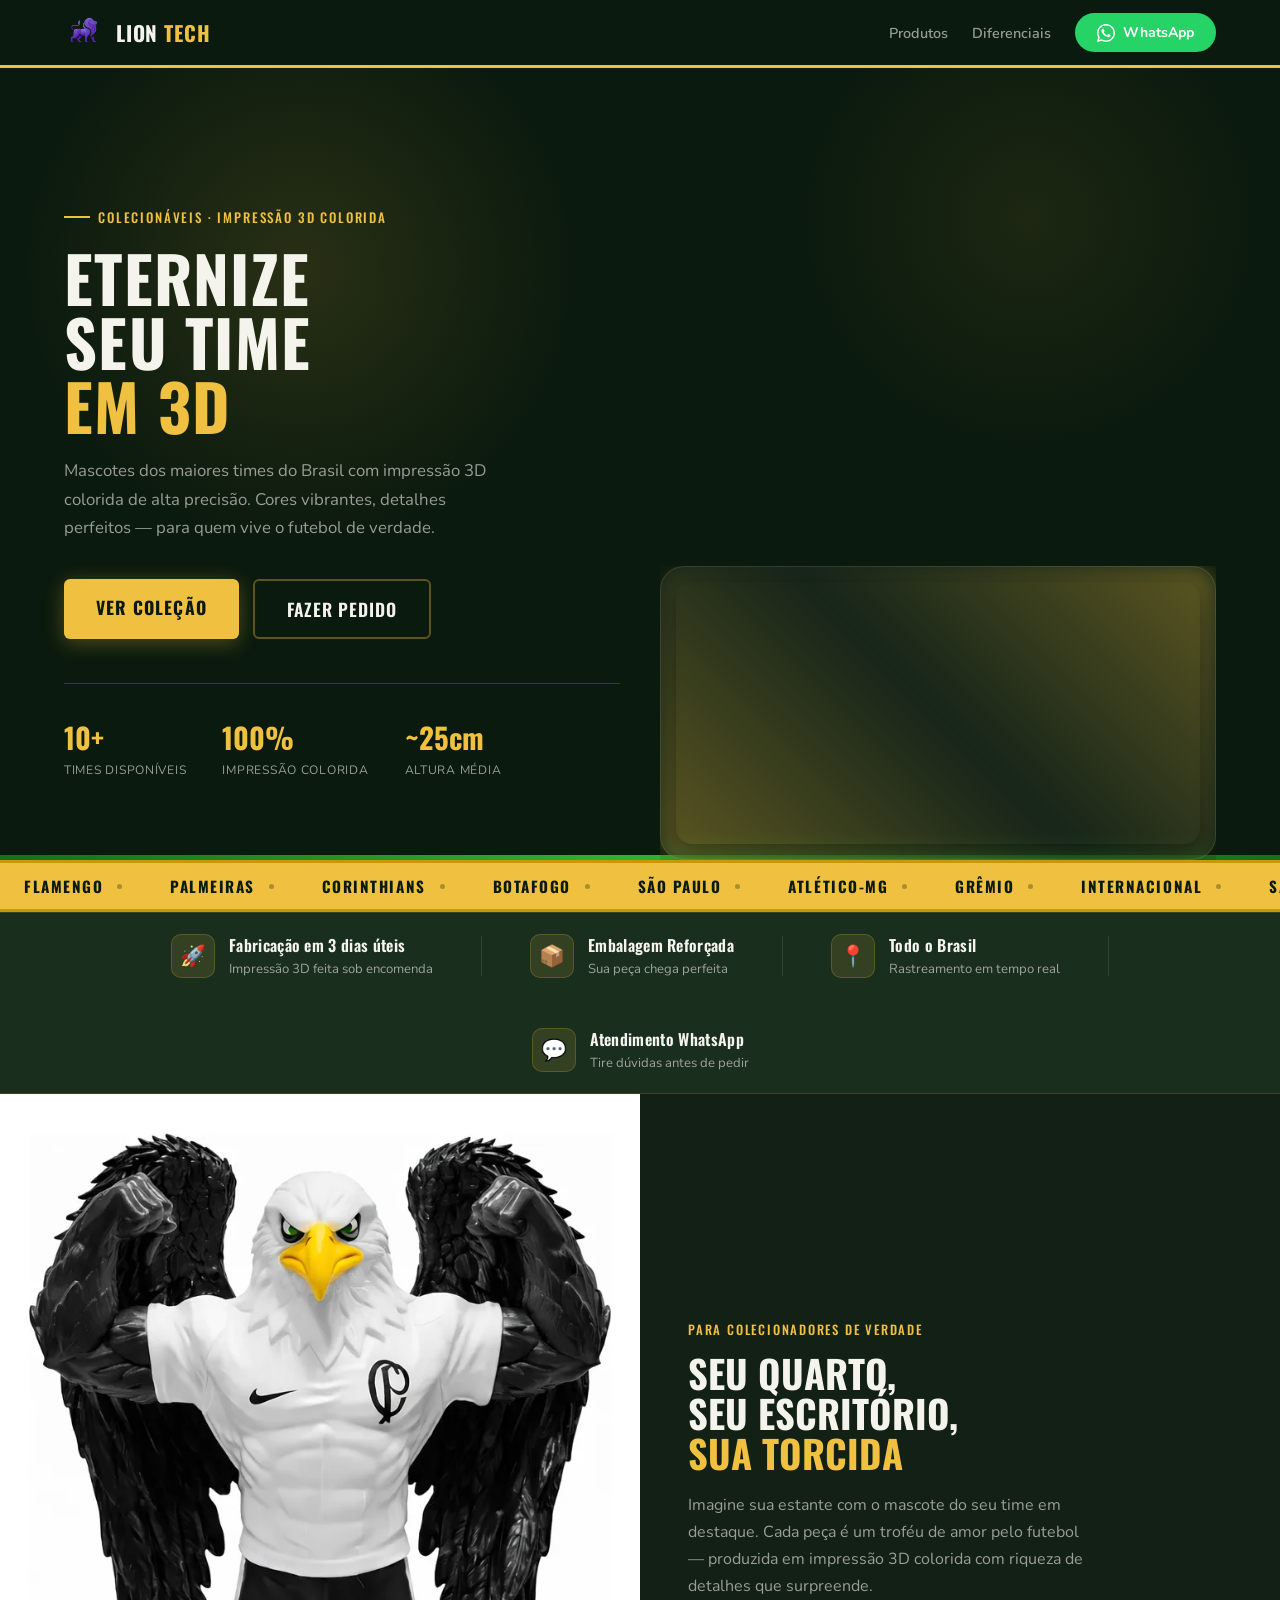
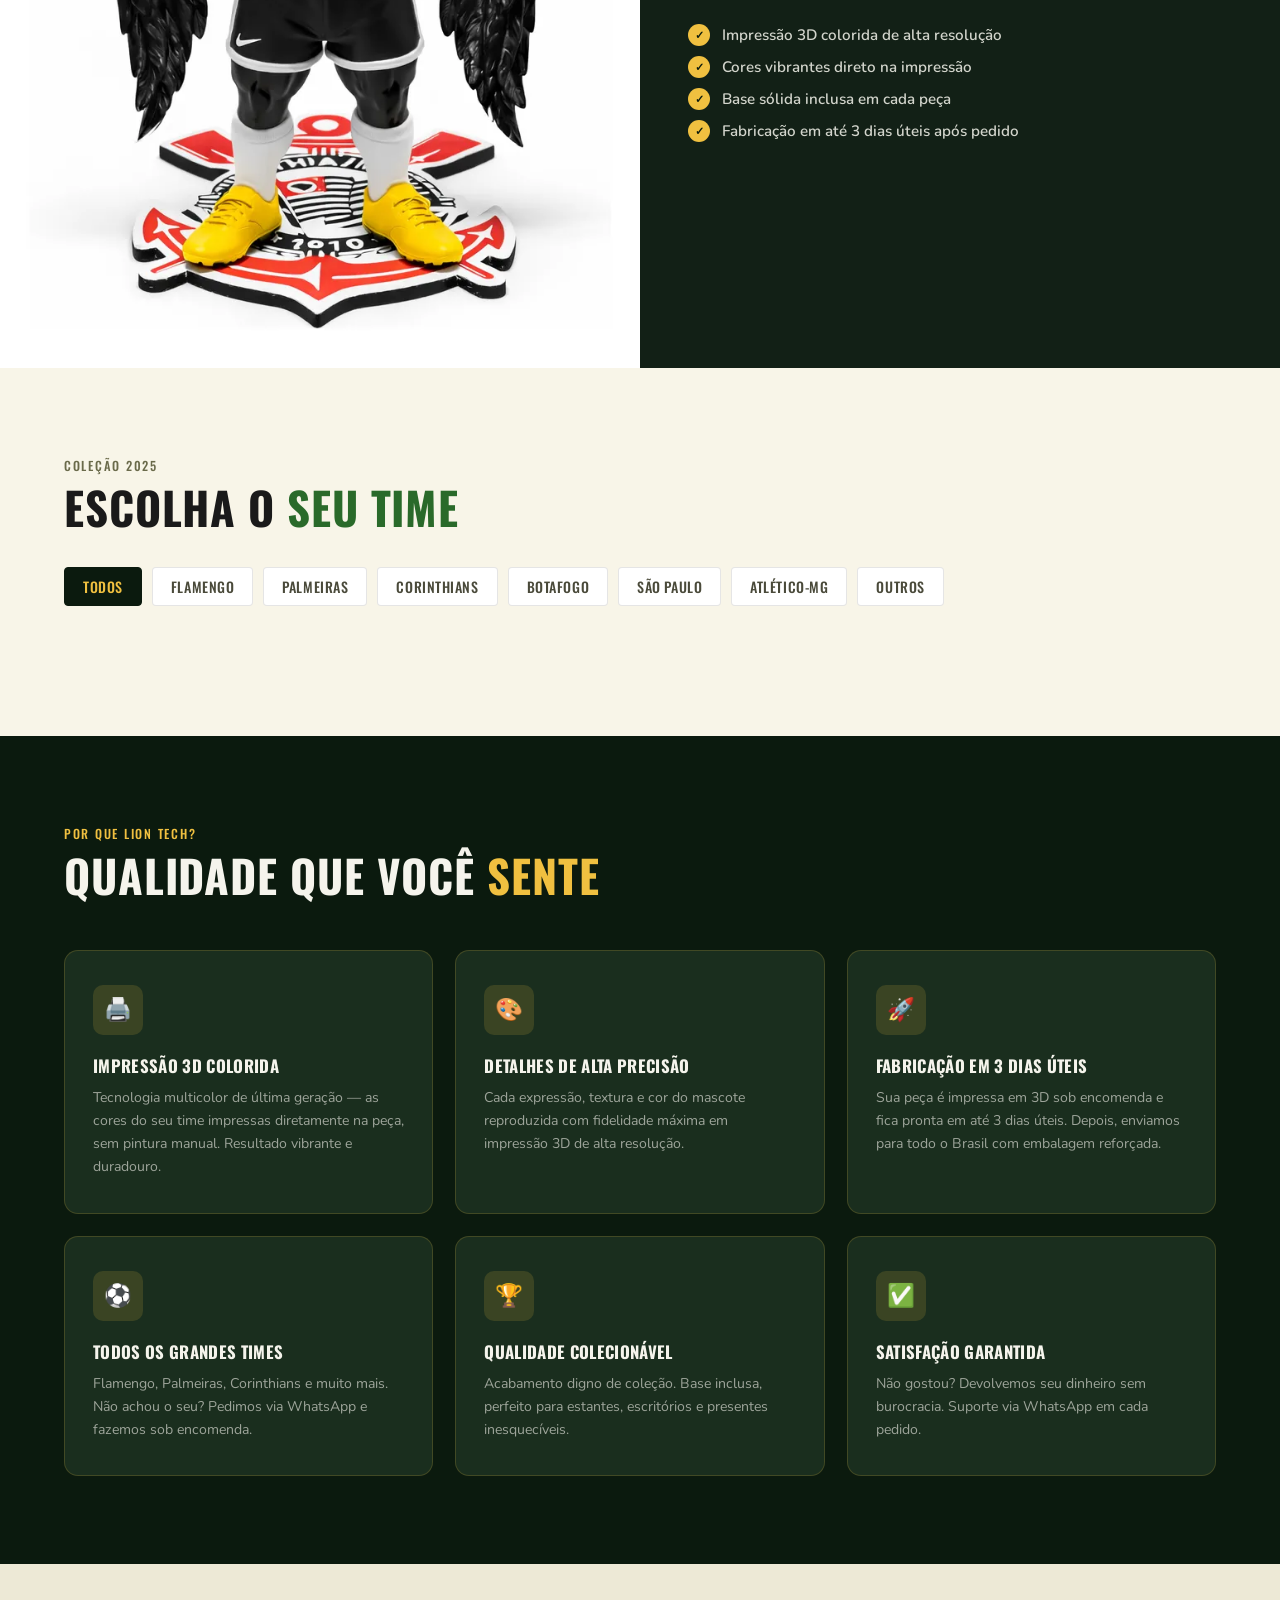
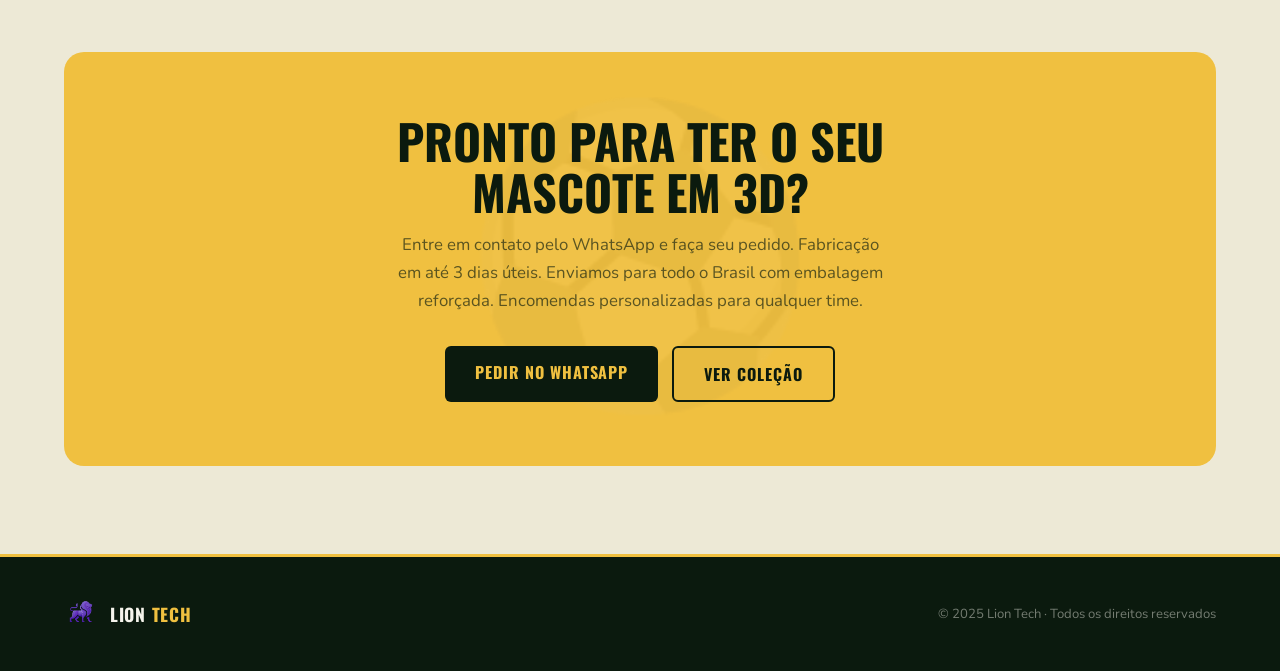
==== commit 10cf5398: "feat: login admin e gerenciamento dinâmico da mídia do hero com design premium" ====
--- a/index.html
+++ b/index.html
@@ -6,8 +6,11 @@
 <title>Lion Tech — Mascotes 3D dos Times</title>
 <link rel="stylesheet" href="style3.css">
 <style>
-.hv{align-items:flex-start!important}
-.hv video{mix-blend-mode:screen!important;filter:brightness(1.15) contrast(1.1)!important;height:88vh!important;object-fit:contain!important;object-position:center top!important;max-width:580px!important;width:100%!important;display:block!important}
+.hv{align-items:center!important;justify-content:center!important;display:flex!important;perspective:1000px}
+.hv-container{position:relative;width:100%;max-width:580px;padding:15px;background:rgba(255,255,255,0.05);backdrop-filter:blur(10px);border:1px solid rgba(255,255,255,0.1);border-radius:24px;box-shadow:0 25px 50px -12px rgba(0,0,0,0.5);animation:float 6s ease-in-out infinite;transition:transform 0.3s ease}
+.hv-container::before{content:'';position:absolute;inset:-2px;background:linear-gradient(45deg,#ffcc33,transparent,#ffcc33);border-radius:26px;z-index:-1;opacity:0.3;filter:blur(10px)}
+.hv video, .hv img{mix-blend-mode:normal!important;filter:brightness(1.1) contrast(1.05)!important;height:auto!important;max-height:80vh!important;object-fit:contain!important;width:100%!important;display:block!important;border-radius:16px;box-shadow:0 10px 20px rgba(0,0,0,0.3)}
+@keyframes float { 0%, 100% { transform: translateY(0) rotate(0); } 50% { transform: translateY(-20px) rotate(1deg); } }
 /* Lightbox */
 #lightbox { position: fixed; inset: 0; background: rgba(0,0,0,0.9); z-index: 9999; display: none; align-items: center; justify-content: center; flex-direction: column; }
 #lightbox.active { display: flex; }
@@ -56,8 +59,10 @@
       <div class="stat"><strong>~25cm</strong><span>Altura Média</span></div>
     </div>
   </div>
-  <div class="hv">
-    <video src="uploads/02.mp4" autoplay muted loop playsinline></video>
+  <div class="hv" id="hero-visual">
+    <div class="hv-container">
+      <video src="uploads/02.mp4" autoplay muted loop playsinline></video>
+    </div>
   </div>
 </div>
 
@@ -254,6 +259,21 @@
 
 // Init load
 loadProducts();
+loadHeroMedia();
+
+function loadHeroMedia() {
+  db.collection('config').doc('hero').onSnapshot(doc => {
+    if (doc.exists) {
+      const data = doc.data();
+      const container = document.querySelector('.hv-container');
+      if (data.type === 'video') {
+        container.innerHTML = `<video src="${data.url}" autoplay muted loop playsinline></video>`;
+      } else {
+        container.innerHTML = `<img src="${data.url}" alt="Hero Image">`;
+      }
+    }
+  });
+}
 </script>
 <script>
 
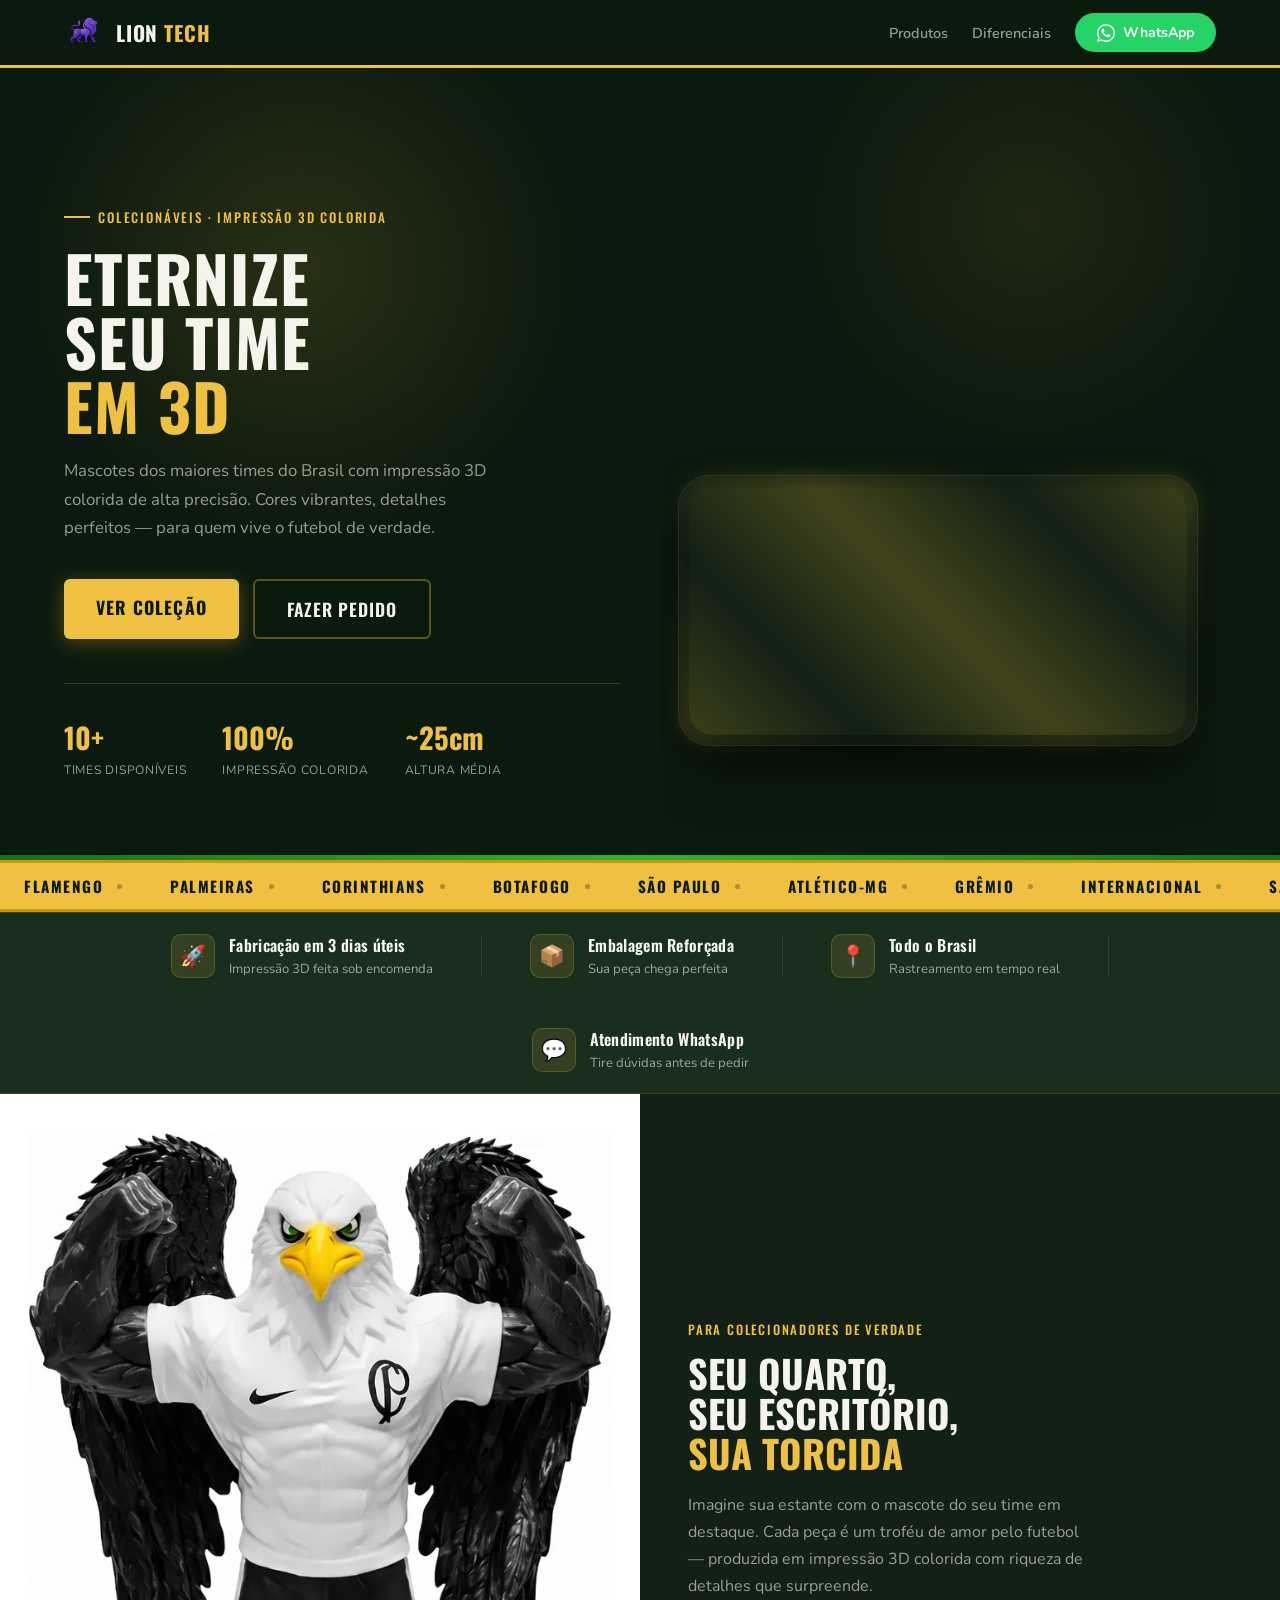
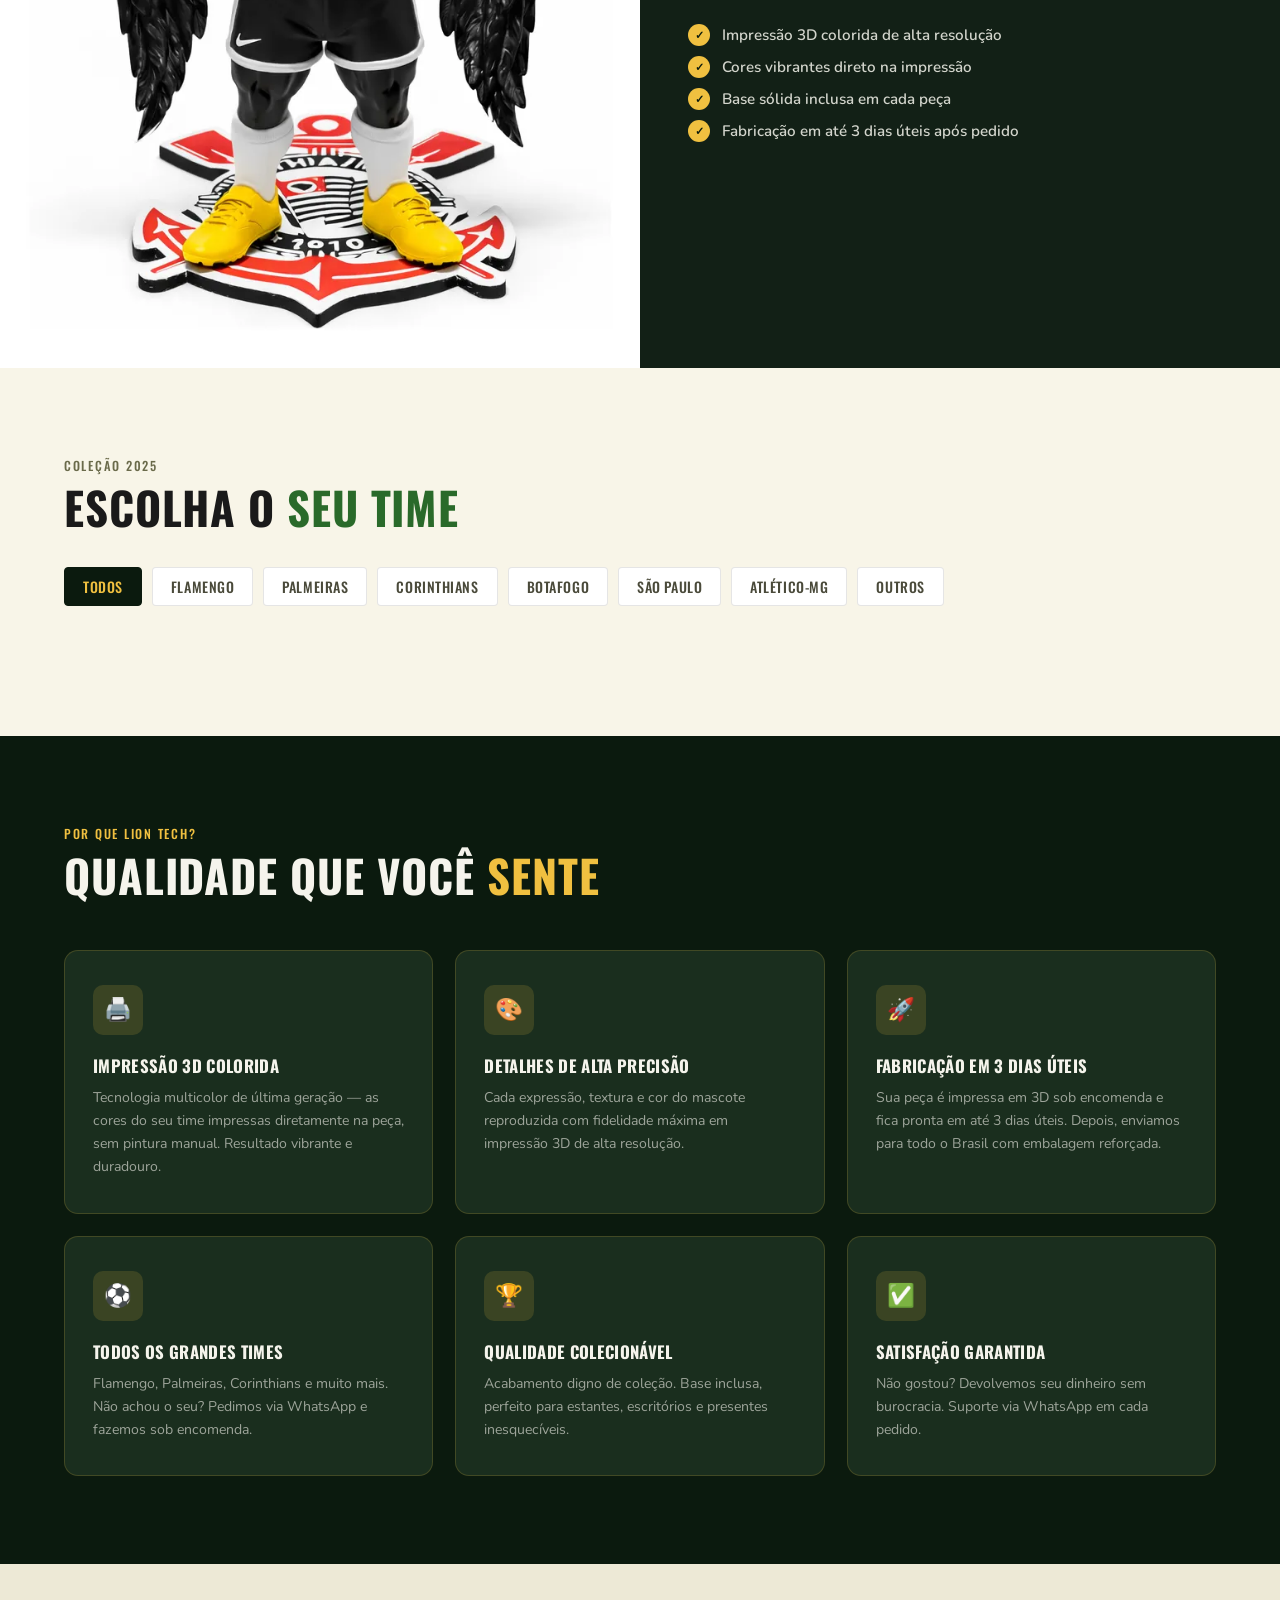
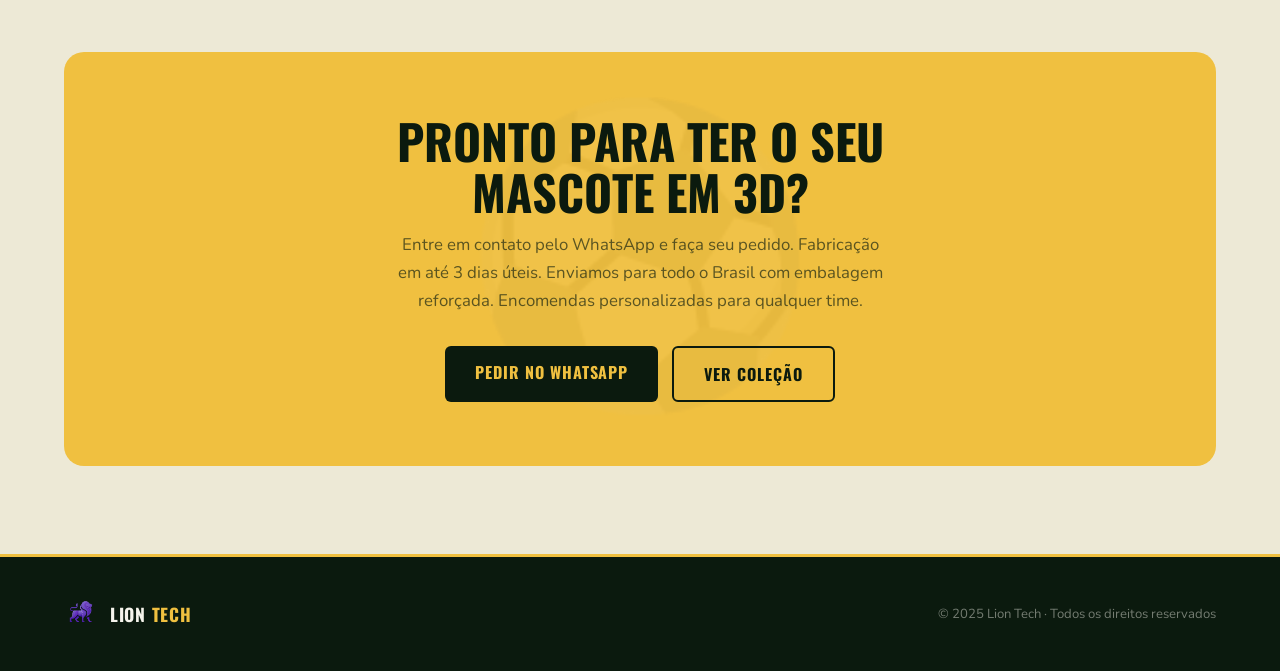
==== commit c20e3296: "style: ajustar escala e respiro da mídia do hero para evitar cortes" ====
--- a/index.html
+++ b/index.html
@@ -6,11 +6,11 @@
 <title>Lion Tech — Mascotes 3D dos Times</title>
 <link rel="stylesheet" href="style3.css">
 <style>
-.hv{align-items:center!important;justify-content:center!important;display:flex!important;perspective:1000px}
-.hv-container{position:relative;width:100%;max-width:580px;padding:15px;background:rgba(255,255,255,0.05);backdrop-filter:blur(10px);border:1px solid rgba(255,255,255,0.1);border-radius:24px;box-shadow:0 25px 50px -12px rgba(0,0,0,0.5);animation:float 6s ease-in-out infinite;transition:transform 0.3s ease}
-.hv-container::before{content:'';position:absolute;inset:-2px;background:linear-gradient(45deg,#ffcc33,transparent,#ffcc33);border-radius:26px;z-index:-1;opacity:0.3;filter:blur(10px)}
-.hv video, .hv img{mix-blend-mode:normal!important;filter:brightness(1.1) contrast(1.05)!important;height:auto!important;max-height:80vh!important;object-fit:contain!important;width:100%!important;display:block!important;border-radius:16px;box-shadow:0 10px 20px rgba(0,0,0,0.3)}
-@keyframes float { 0%, 100% { transform: translateY(0) rotate(0); } 50% { transform: translateY(-20px) rotate(1deg); } }
+.hv{align-items:center!important;justify-content:center!important;display:flex!important;perspective:1000px;padding:40px 0!important;min-height:500px}
+.hv-container{position:relative;width:100%;max-width:520px;padding:10px;background:rgba(255,255,255,0.03);backdrop-filter:blur(12px);border:1px solid rgba(255,255,255,0.08);border-radius:32px;box-shadow:0 30px 60px -12px rgba(0,0,0,0.6);animation:float 6s ease-in-out infinite;transition:transform 0.4s ease;margin:0 auto}
+.hv-container::before{content:'';position:absolute;inset:-1px;background:linear-gradient(45deg,#ffcc33,transparent,#ffcc33,transparent,#ffcc33);border-radius:33px;z-index:-1;opacity:0.2;filter:blur(8px)}
+.hv video, .hv img{mix-blend-mode:normal!important;filter:brightness(1.05) contrast(1.02)!important;height:auto!important;max-height:70vh!important;object-fit:contain!important;width:100%!important;display:block!important;border-radius:24px;box-shadow:0 15px 35px rgba(0,0,0,0.4)}
+@keyframes float { 0%, 100% { transform: translateY(0) scale(1); } 50% { transform: translateY(-25px) scale(1.02); } }
 /* Lightbox */
 #lightbox { position: fixed; inset: 0; background: rgba(0,0,0,0.9); z-index: 9999; display: none; align-items: center; justify-content: center; flex-direction: column; }
 #lightbox.active { display: flex; }
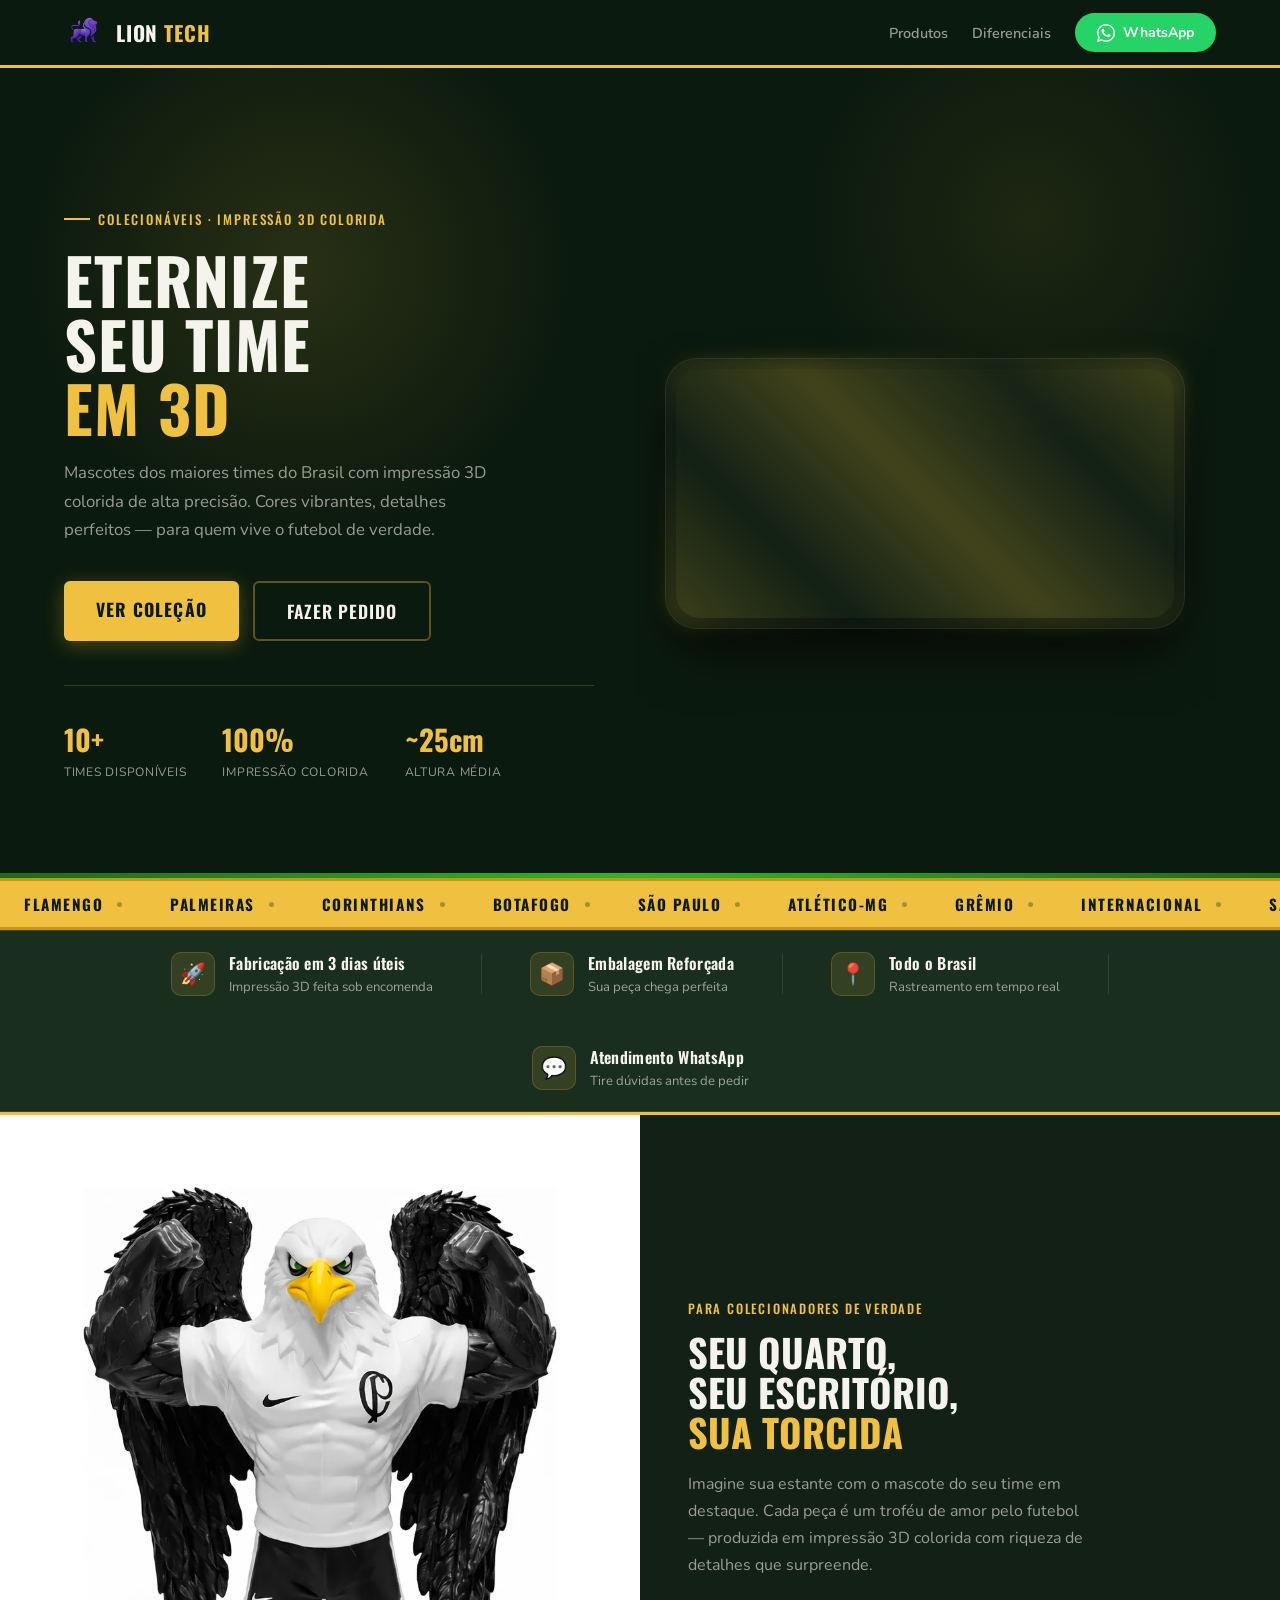
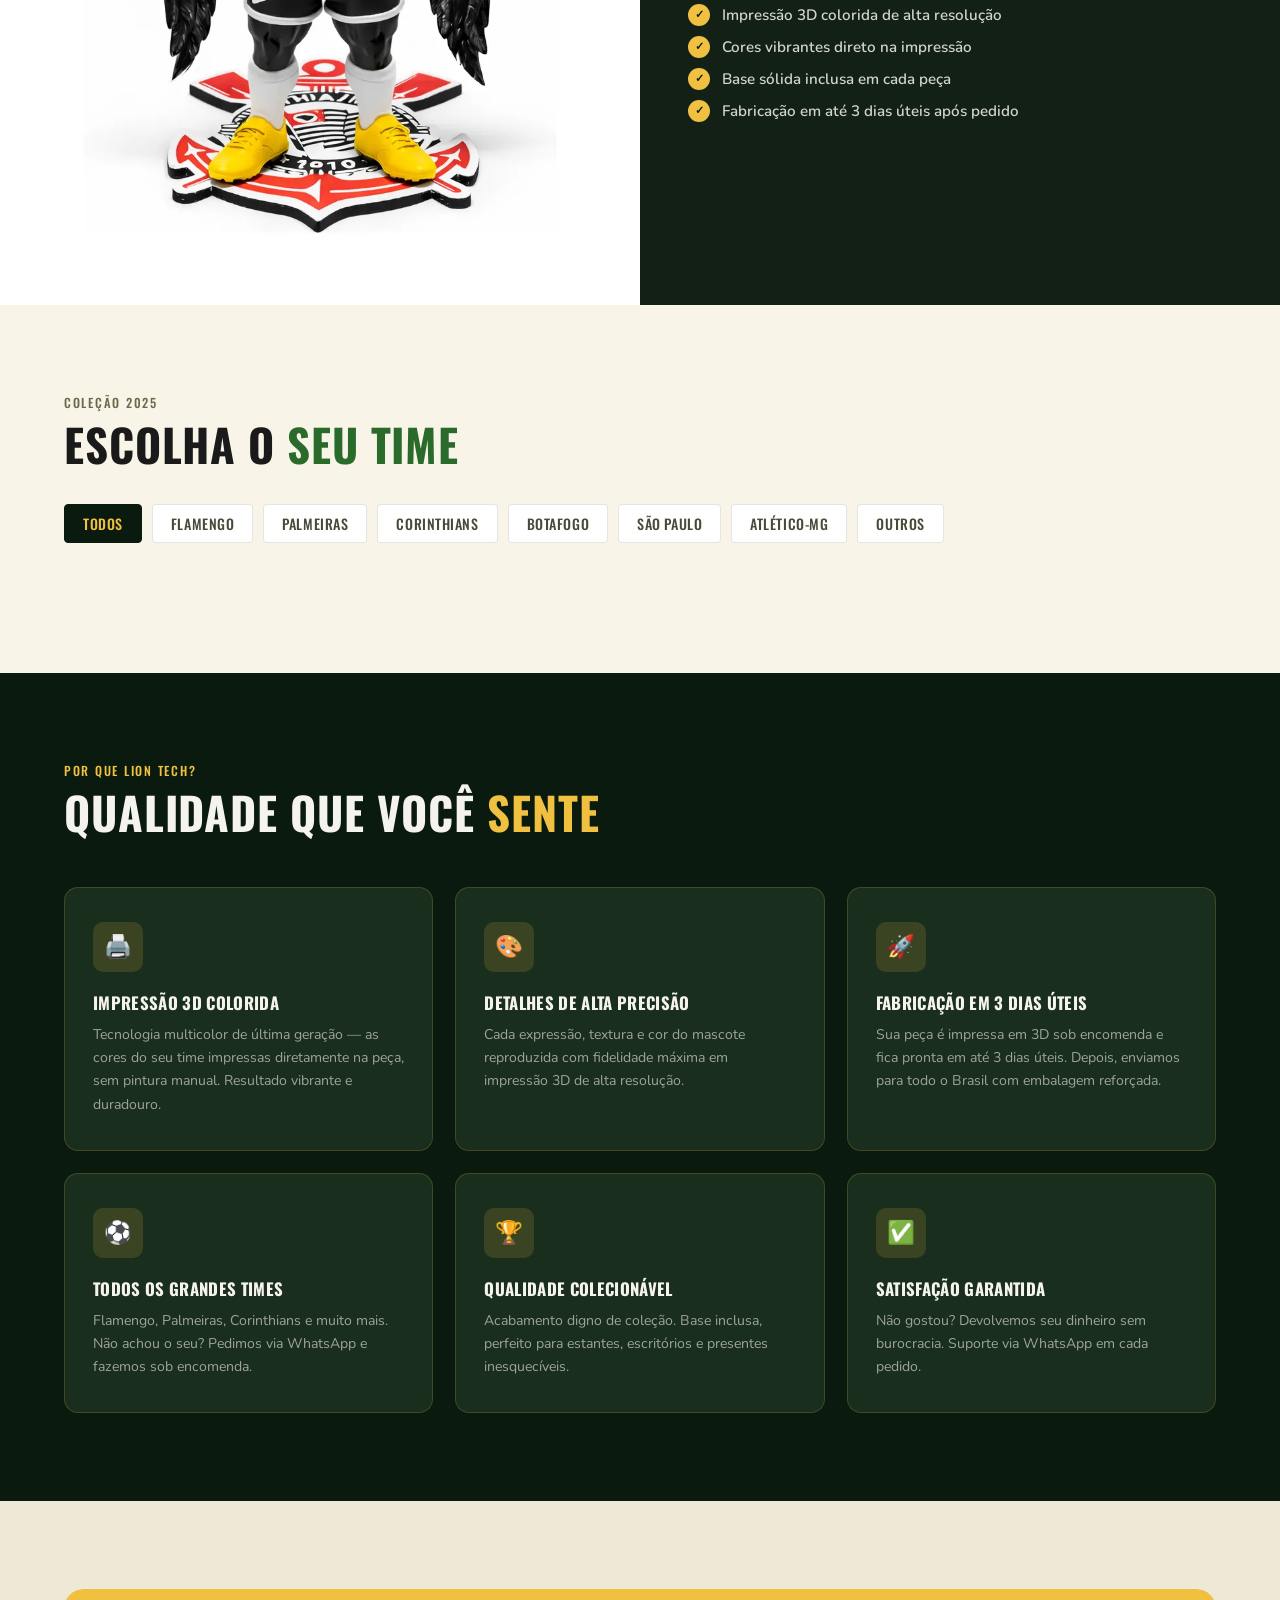
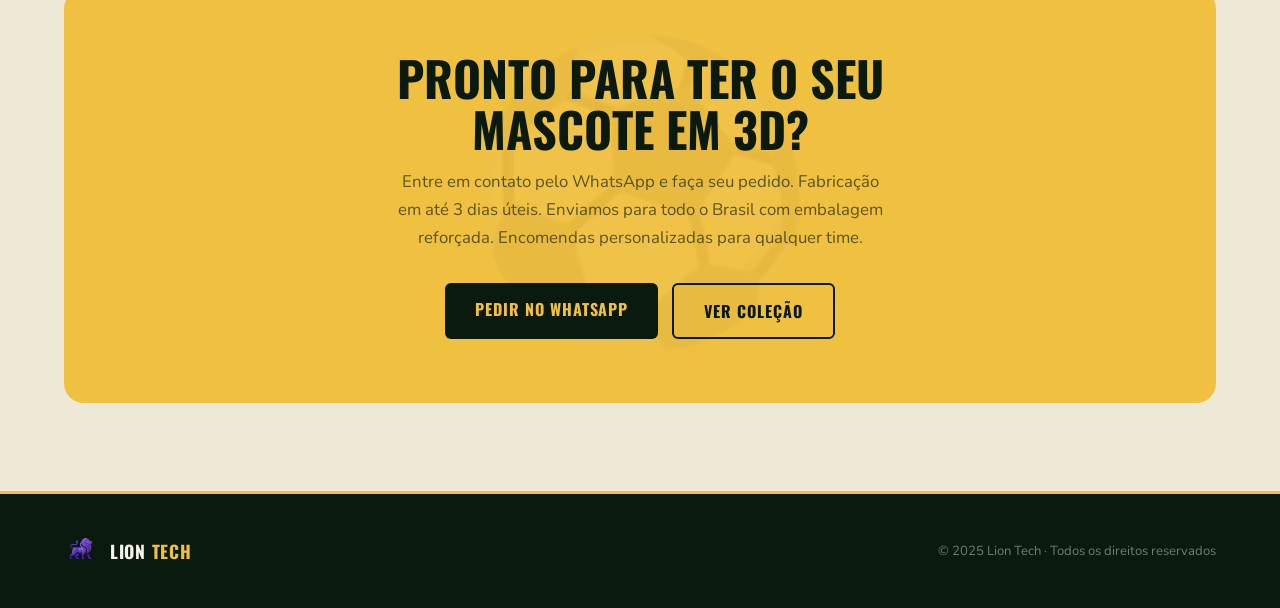
==== commit 68c529af: "fix: corrigir layout mobile - hero, stats, delivery strip e botões" ====
--- a/index.html
+++ b/index.html
@@ -4,9 +4,11 @@
 <meta charset="UTF-8">
 <meta name="viewport" content="width=device-width,initial-scale=1">
 <title>Lion Tech — Mascotes 3D dos Times</title>
-<link rel="stylesheet" href="style3.css">
+<link rel="stylesheet" href="style3.css?v=3">
 <style>
 .hv{align-items:center!important;justify-content:center!important;display:flex!important;perspective:1000px;padding:40px 0!important;min-height:500px}
+@media(max-width:860px){.hv{min-height:auto!important;padding:16px 0!important}}
+@media(max-width:480px){.hv{padding:12px 0!important}}
 .hv-container{position:relative;width:100%;max-width:520px;padding:10px;background:rgba(255,255,255,0.03);backdrop-filter:blur(12px);border:1px solid rgba(255,255,255,0.08);border-radius:32px;box-shadow:0 30px 60px -12px rgba(0,0,0,0.6);animation:float 6s ease-in-out infinite;transition:transform 0.4s ease;margin:0 auto}
 .hv-container::before{content:'';position:absolute;inset:-1px;background:linear-gradient(45deg,#ffcc33,transparent,#ffcc33,transparent,#ffcc33);border-radius:33px;z-index:-1;opacity:0.2;filter:blur(8px)}
 .hv video, .hv img{mix-blend-mode:normal!important;filter:brightness(1.05) contrast(1.02)!important;height:auto!important;max-height:70vh!important;object-fit:contain!important;width:100%!important;display:block!important;border-radius:24px;box-shadow:0 15px 35px rgba(0,0,0,0.4)}
--- a/style3.css
+++ b/style3.css
@@ -16,11 +16,11 @@
 .bw{display:flex;align-items:center;gap:8px;background:#25D366;color:#fff;border-radius:50px;padding:10px 22px;font-weight:700;font-size:.88rem;transition:background .2s}
 .bw:hover{background:#1db859}
 .bw svg{width:18px;height:18px;fill:#fff;flex-shrink:0}
-.hero{background:var(--gd);position:relative;overflow:hidden;padding:80px 5% 0;display:grid;grid-template-columns:1fr 1fr;align-items:flex-end;gap:40px;min-height:88vh}
+.hero{background:var(--gd);position:relative;overflow:hidden;padding:100px 5% 60px;display:grid;grid-template-columns:1fr 1.1fr;align-items:center;gap:40px;min-height:90vh}
 .hero::before{content:'';position:absolute;top:-100px;left:0;width:600px;height:600px;background:radial-gradient(circle,rgba(240,192,64,.13) 0%,transparent 65%);pointer-events:none}
 .hero::after{content:'';position:absolute;top:-100px;right:0;width:500px;height:500px;background:radial-gradient(circle,rgba(240,192,64,.08) 0%,transparent 65%);pointer-events:none}
 .hg{position:absolute;bottom:0;left:0;right:0;height:5px;background:linear-gradient(90deg,#1a6e1a,#2db52e 50%,#1a6e1a)}
-.ht{position:relative;z-index:2;padding-bottom:80px}
+.ht{position:relative;z-index:2;padding-bottom:0}
 .he{display:inline-flex;align-items:center;gap:8px;font-family:'Oswald',sans-serif;font-size:.82rem;font-weight:500;letter-spacing:.14em;text-transform:uppercase;color:var(--gold);margin-bottom:18px}
 .he::before{content:'';display:block;width:26px;height:2px;background:var(--gold)}
 h1{font-family:'Oswald',sans-serif;font-size:clamp(2.6rem,5vw,4.2rem);font-weight:700;line-height:1.0;text-transform:uppercase;color:var(--tl);letter-spacing:.02em}
@@ -42,10 +42,10 @@
 .mqi{padding:0 24px;font-family:'Oswald',sans-serif;font-size:.95rem;font-weight:700;letter-spacing:.1em;text-transform:uppercase;color:#0b1a0e;display:flex;align-items:center;gap:14px;flex-shrink:0}
 .mqd{width:5px;height:5px;border-radius:50%;background:#0b1a0e;opacity:.3}
 @keyframes mq{from{transform:translateX(0)}to{transform:translateX(-50%)}}
-.ls{display:grid;grid-template-columns:1fr 1fr;background:var(--gm)}
-.lsi{overflow:hidden;min-height:460px}
-.lsi img{width:100%;height:100%;object-fit:cover;transition:transform .5s}
-.lsi:hover img{transform:scale(1.04)}
+.ls{display:grid;grid-template-columns:1fr 1fr;background:var(--gm);overflow:hidden;border-top:3px solid var(--gold)}
+.lsi{overflow:hidden;min-height:500px;background:#fff;display:flex;align-items:center;justify-content:center;padding:40px}
+.lsi img{width:100%;height:100%;max-width:520px;object-fit:contain;transition:transform .5s}
+.lsi:hover img{transform:scale(1.06)}
 .lst{padding:60px 48px;display:flex;flex-direction:column;justify-content:center}
 .ll{font-family:'Oswald',sans-serif;font-size:.8rem;font-weight:500;letter-spacing:.14em;text-transform:uppercase;color:var(--gold);margin-bottom:14px}
 .lth2{font-family:'Oswald',sans-serif;font-size:clamp(1.8rem,3vw,2.6rem);font-weight:700;text-transform:uppercase;line-height:1.05;color:var(--tl);margin-bottom:18px}
@@ -107,17 +107,72 @@
 .fc{font-size:.82rem;color:rgba(245,244,236,.45)}
 @media(max-width:860px){
   .nr .nla{display:none}
-  .hero{grid-template-columns:1fr;padding:70px 5% 0;text-align:center}
+
+  /* Hero: sem altura mínima forçada */
+  .hero{grid-template-columns:1fr;padding:72px 5% 48px;text-align:center;gap:24px;min-height:auto}
   .he{justify-content:center}
   .ha{justify-content:center}
-  .hst{justify-content:center;flex-wrap:wrap}
-  .hv{order:-1;margin-bottom:20px}
+  .hv{order:-1}
   .hv img{height:300px;border-radius:var(--r)}
+
+  /* Stats: 3 na mesma linha */
+  .hst{justify-content:center;flex-wrap:nowrap;gap:0;margin-top:28px;padding-top:24px;justify-content:space-around}
+  .hst strong{font-size:1.4rem}
+  .hst span{font-size:.68rem}
+
+  /* Delivery strip: coluna simples */
+  .delivery-strip{flex-direction:column;gap:0;padding:0}
+  .del-sep{display:none}
+  .del-item{padding:16px 5%;border-bottom:1px solid rgba(240,192,64,.08)}
+  .del-item:last-child{border-bottom:none}
+
+  /* Lifestyle */
   .ls{grid-template-columns:1fr}
-  .lst{padding:40px 5%}
-  .sec{padding:64px 5%}
+  .lsi{min-height:260px;padding:24px}
+  .lst{padding:36px 5%}
+
+  /* Sections */
+  .sec{padding:52px 5%}
   .fg{grid-template-columns:1fr}
+
+  /* Filtros: scroll horizontal */
+  .fb{flex-wrap:nowrap;overflow-x:auto;-webkit-overflow-scrolling:touch;scrollbar-width:none;padding-bottom:6px;margin:24px 0 32px}
+  .fb::-webkit-scrollbar{display:none}
+  .fbtn{flex-shrink:0}
+
+  /* CTA */
+  .ctaw{padding:44px 5%;border-radius:14px}
+  .ctab{flex-direction:column;align-items:stretch;gap:10px}
+  .bd2,.bo2{width:100%;text-align:center;box-sizing:border-box}
+
   footer{flex-direction:column;text-align:center}
+}
+
+@media(max-width:480px){
+  /* Hero */
+  .hero{padding:68px 4% 40px;gap:20px}
+  .hst strong{font-size:1.2rem}
+  .hst span{font-size:.62rem;letter-spacing:.04em}
+  .ha{flex-direction:column;align-items:center;gap:10px}
+  .bp,.bg{width:100%;text-align:center;padding:14px 20px}
+
+  /* Sections */
+  .sec{padding:40px 4%}
+  .lst{padding:28px 4%}
+  .lsi{min-height:220px;padding:16px}
+  .lth2{font-size:1.6rem}
+
+  /* Cards 1 por linha */
+  .grid{grid-template-columns:1fr;gap:14px}
+  .cimg{height:240px}
+
+  /* CTA */
+  .ctat{font-size:1.6rem}
+  .ctas{font-size:.95rem}
+  .feat{padding:22px 18px}
+
+  footer{padding:28px 4%;gap:12px}
+  .fc{font-size:.78rem}
 }
 /* ── ANIMATED BG PARTICLES ── */
 .hero-particles{position:absolute;inset:0;z-index:1;pointer-events:none;overflow:hidden}
